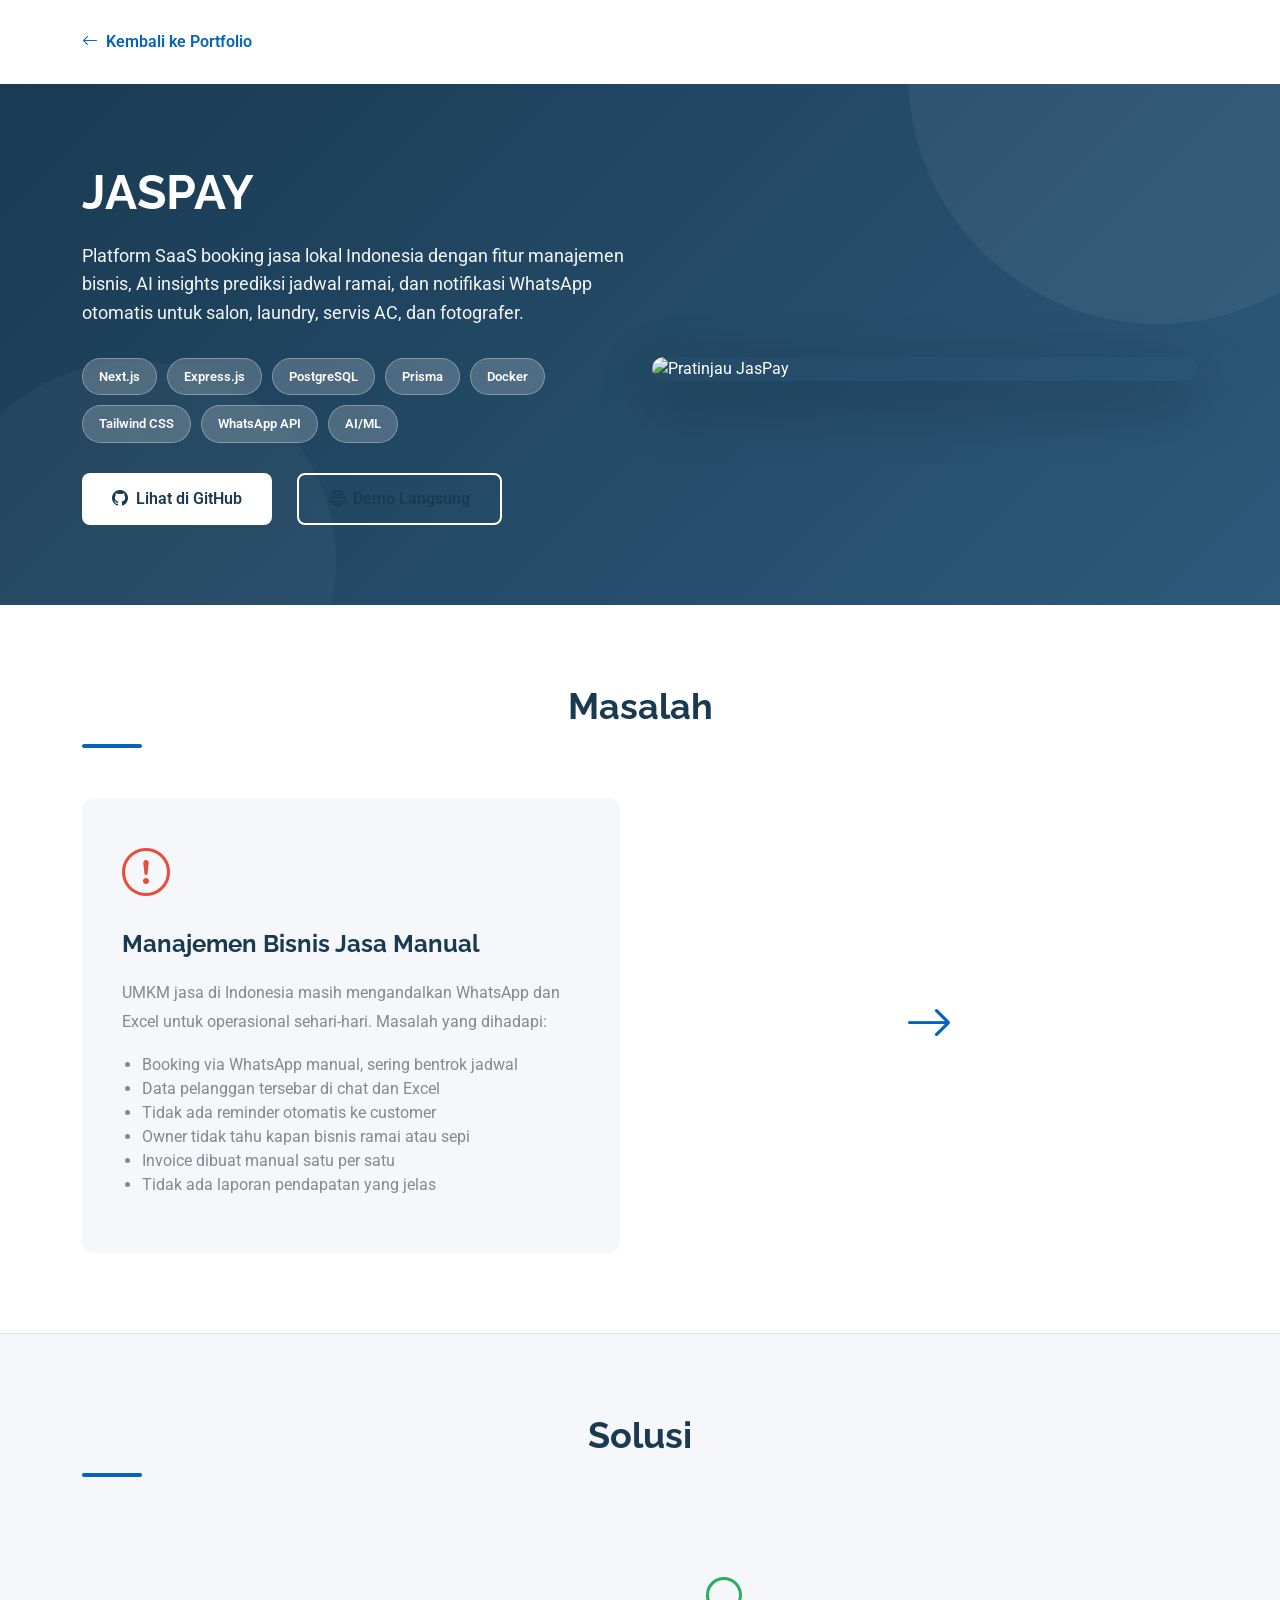
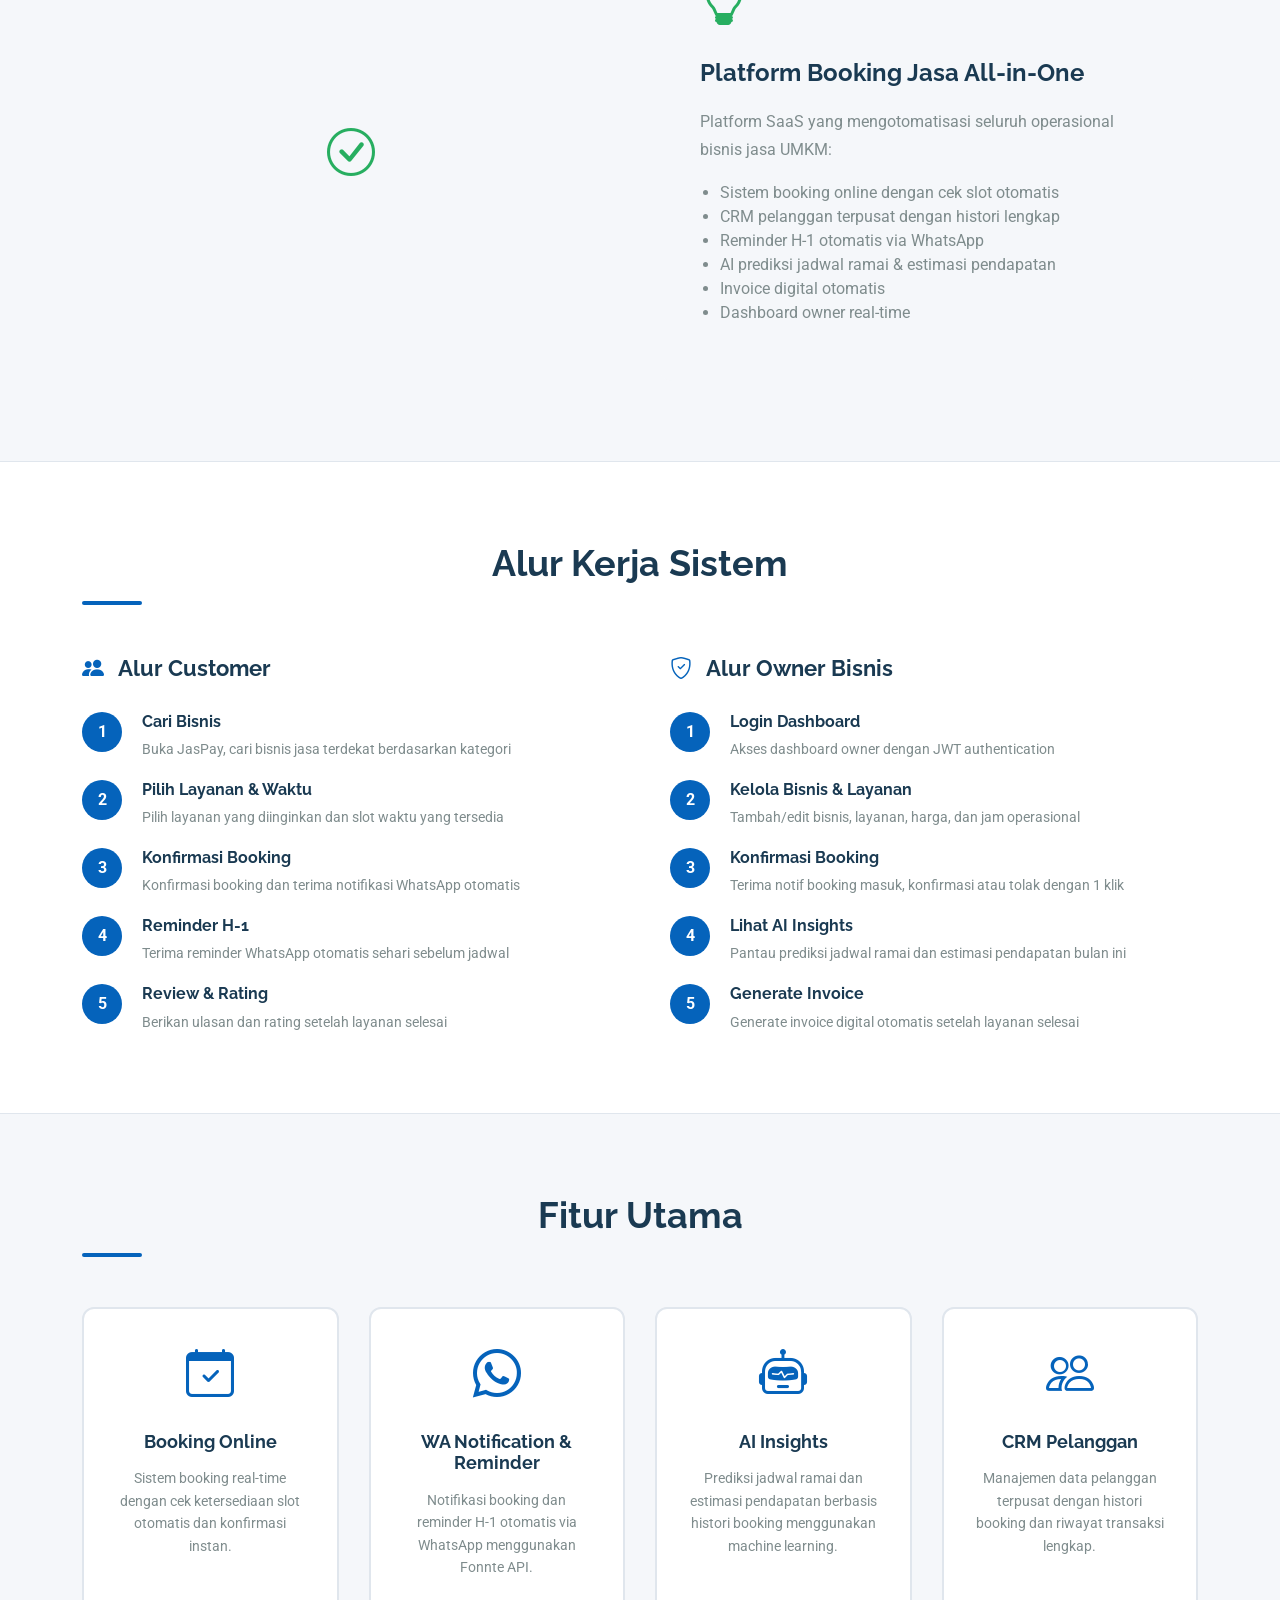
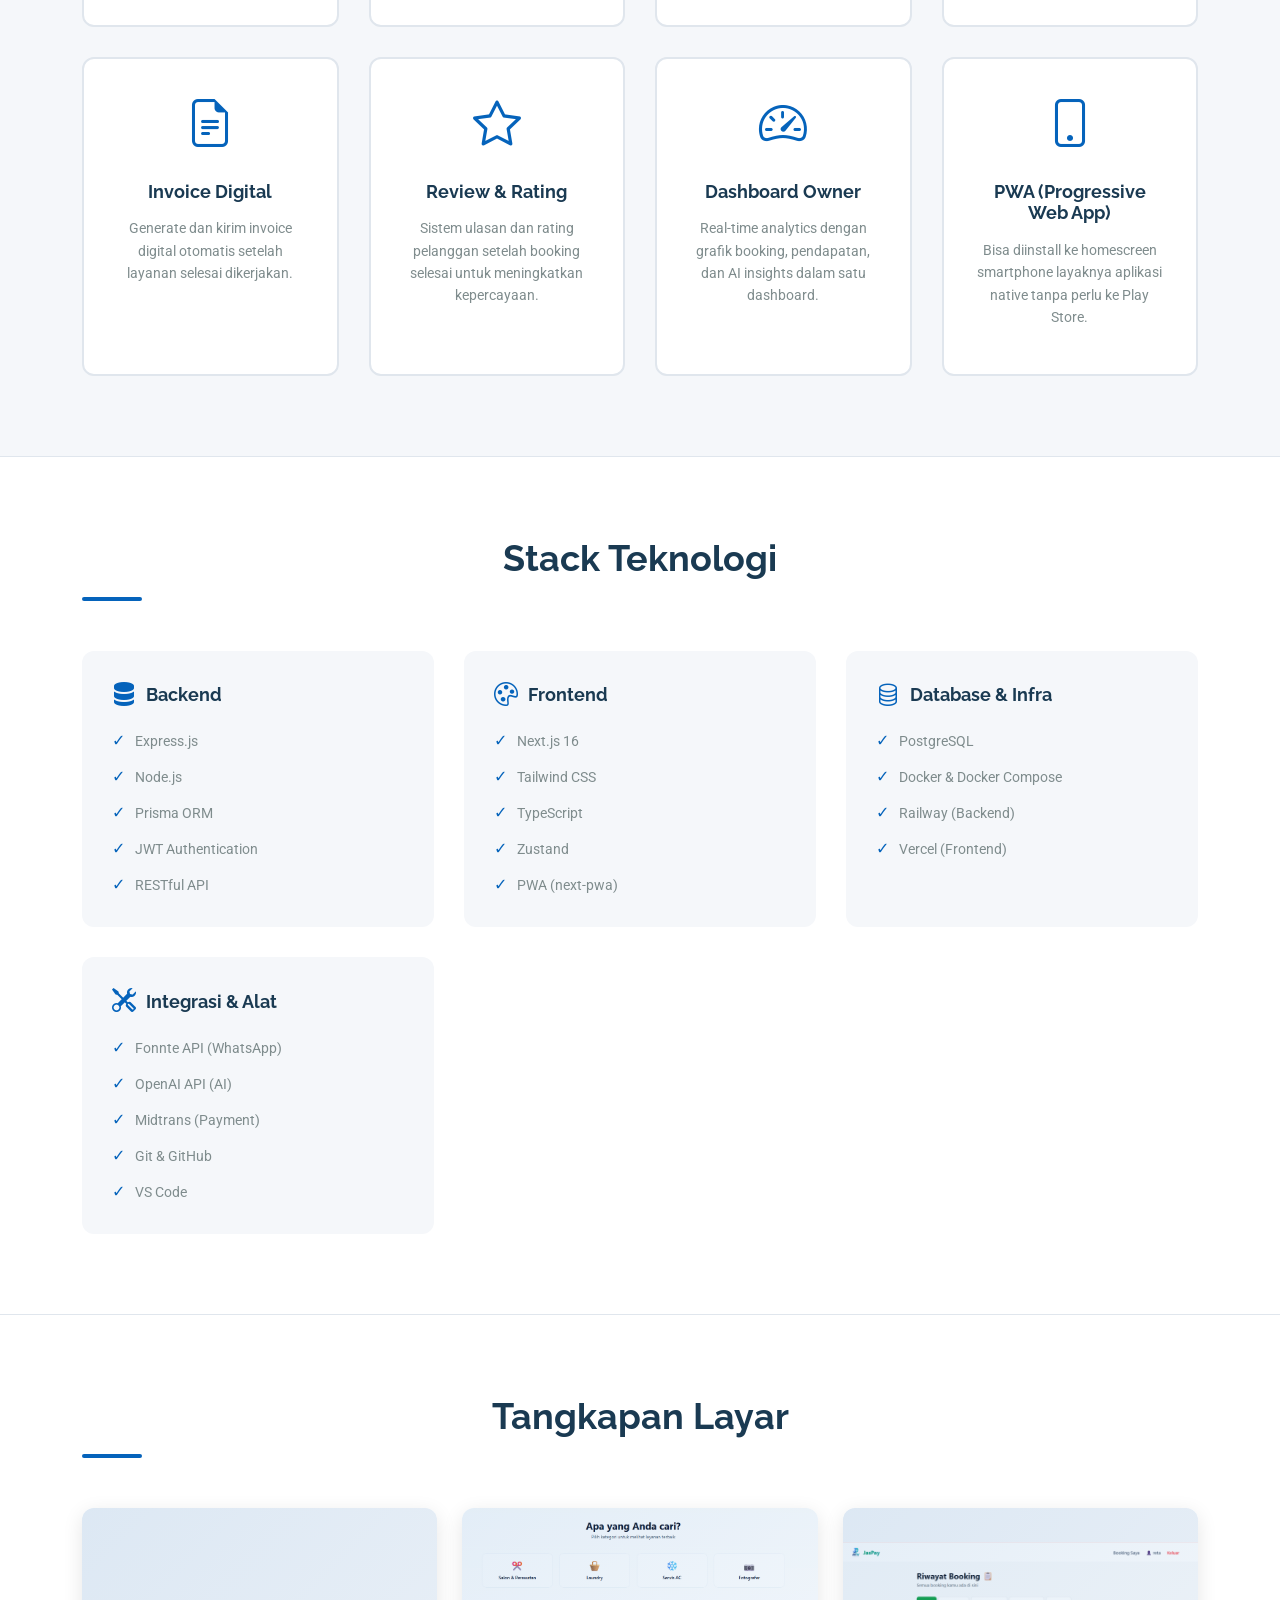
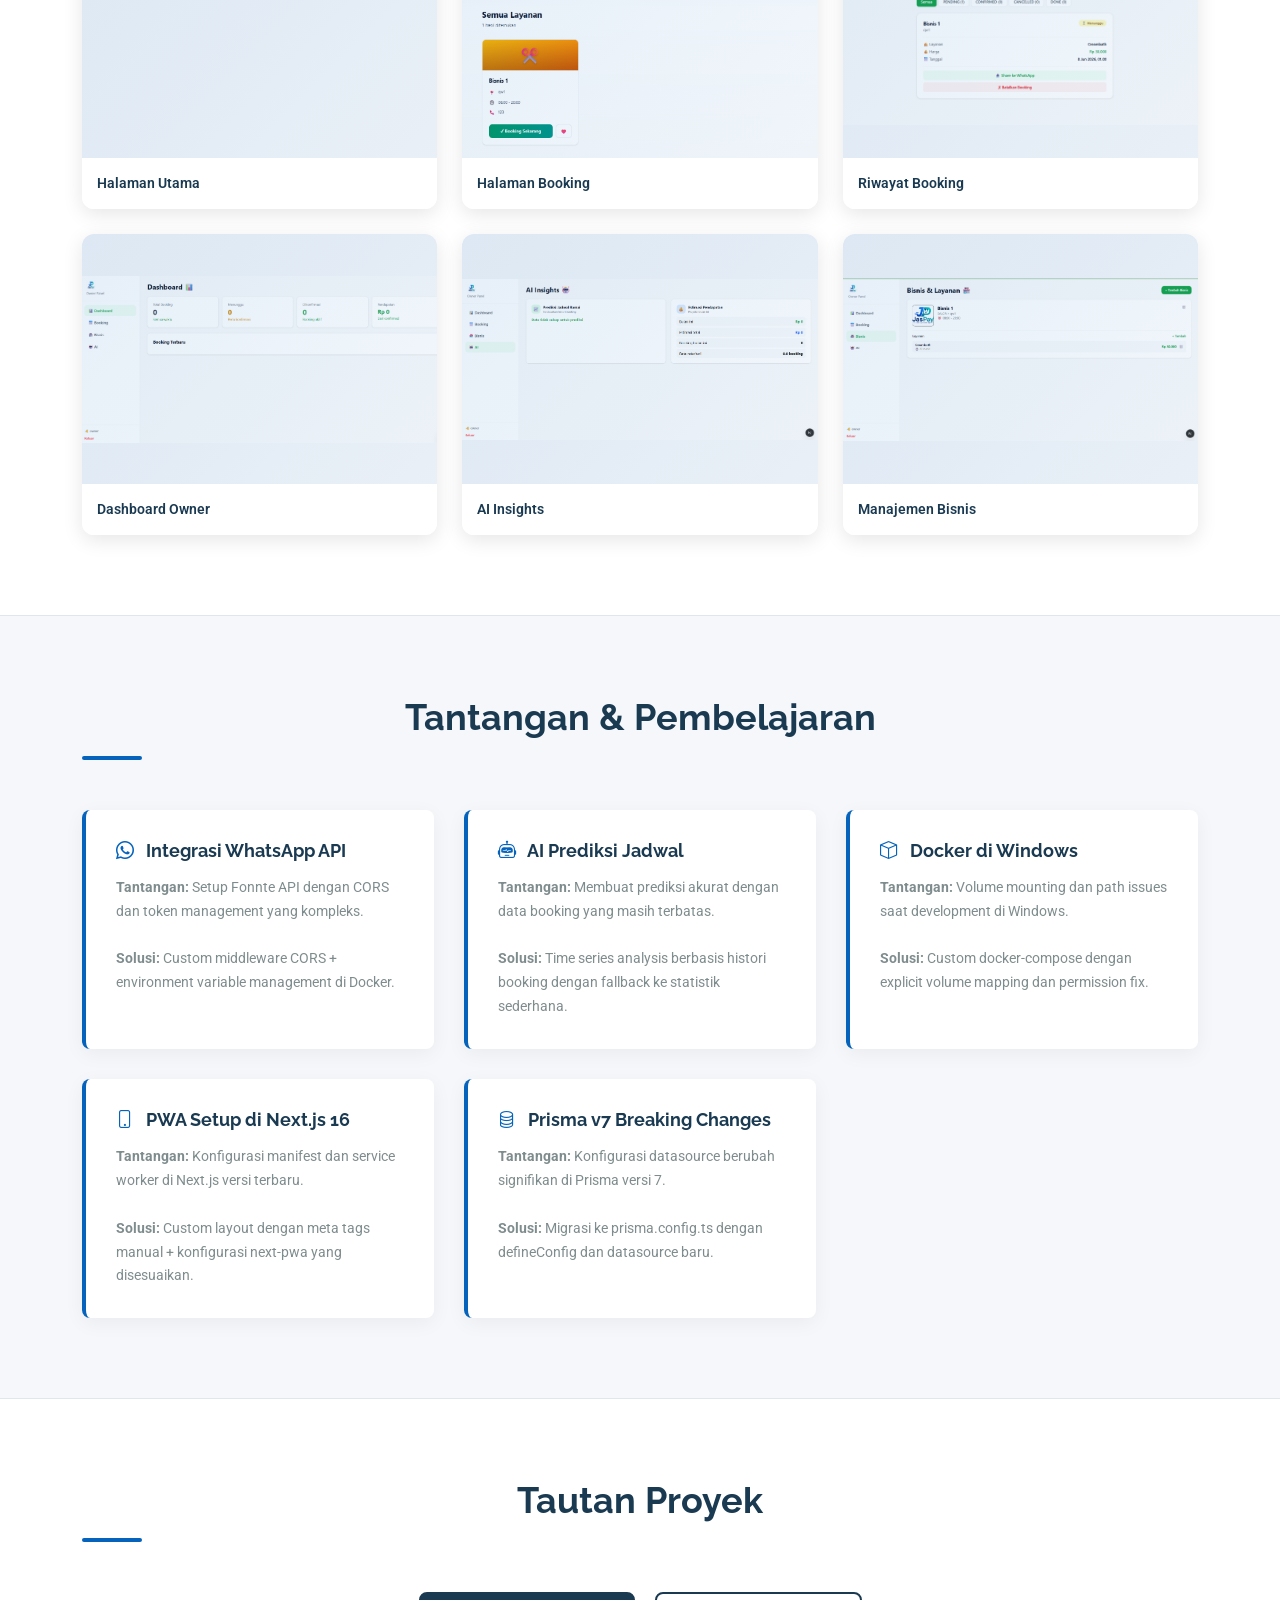
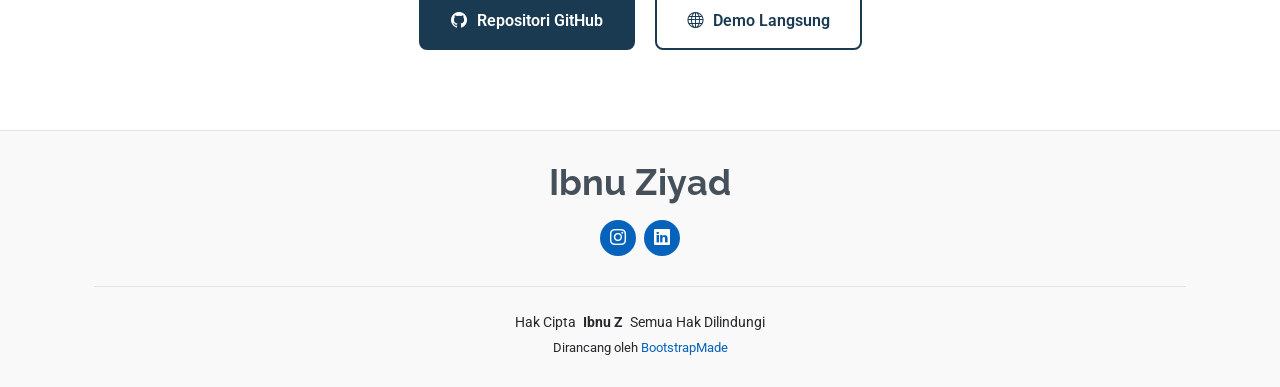
==== project-booking.html @ 1725f4a4 "fix: update" ====
<!DOCTYPE html>
<html lang="id">

<head>
  <meta charset="utf-8">
  <meta content="width=device-width, initial-scale=1.0" name="viewport">
  <title>JasPay - Detail Proyek</title>
  <meta content="Platform SaaS booking jasa lokal Indonesia dengan AI insights dan notifikasi WhatsApp otomatis" name="description">
  <meta content="portfolio, proyek, booking, jasa, UMKM, SaaS, AI" name="keywords">

  <!-- Favicons -->
  <link href="assets/img/favicon.png" rel="icon">
  <link href="assets/img/apple-touch-icon.png" rel="apple-touch-icon">

  <!-- Fonts -->
  <link href="https://fonts.googleapis.com" rel="preconnect">
  <link href="https://fonts.gstatic.com" rel="preconnect" crossorigin>
  <link href="https://fonts.googleapis.com/css2?family=Roboto:ital,wght@0,100;0,300;0,400;0,500;0,700;0,900;1,100;1,300;1,400;1,500;1,700;1,900&family=Poppins:ital,wght@0,100;0,200;0,300;0,400;0,500;0,600;0,700;0,800;0,900;1,100;1,200;1,300;1,400;1,500;1,600;1,700;1,800;1,900&family=Raleway:ital,wght@0,100;0,200;0,300;0,400;0,500;0,600;0,700;0,800;0,900;1,100;1,200;1,300;1,400;1,500;1,600;1,700;1,800;1,900&display=swap" rel="stylesheet">

  <!-- File CSS Vendor -->
  <link href="assets/vendor/bootstrap/css/bootstrap.min.css" rel="stylesheet">
  <link href="assets/vendor/bootstrap-icons/bootstrap-icons.css" rel="stylesheet">
  <link href="assets/vendor/aos/aos.css" rel="stylesheet">

  <!-- File CSS Utama -->
  <link href="assets/css/main.css" rel="stylesheet">
  <link href="assets/css/project-detail.css" rel="stylesheet">
</head>

<body class="project-detail-page">

  <!-- Tombol Kembali -->
  <div class="container" style="padding-top: 30px;">
    <a href="index.html#portfolio" class="back-button">
      <i class="bi bi-arrow-left"></i>
      Kembali ke Portfolio
    </a>
  </div>

  <!-- Bagian Hero -->
  <section class="project-hero">
    <div class="container">
      <div class="row align-items-center">
        <div class="col-lg-6">
          <div class="hero-content">
            <h1>JASPAY</h1>
            <p>Platform SaaS booking jasa lokal Indonesia dengan fitur manajemen bisnis, AI insights prediksi jadwal ramai, dan notifikasi WhatsApp otomatis untuk salon, laundry, servis AC, dan fotografer.</p>
            
            <div class="tech-badges">
              <span class="tech-badge">Next.js</span>
              <span class="tech-badge">Express.js</span>
              <span class="tech-badge">PostgreSQL</span>
              <span class="tech-badge">Prisma</span>
              <span class="tech-badge">Docker</span>
              <span class="tech-badge">Tailwind CSS</span>
              <span class="tech-badge">WhatsApp API</span>
              <span class="tech-badge">AI/ML</span>
            </div>

            <div class="hero-buttons">
              <a href="https://github.com/username/jaspay" class="btn-primary-custom">
                <i class="bi bi-github"></i>
                Lihat di GitHub
              </a>
              <a href="https://jaspay.vercel.app" class="btn-primary-custom" style="margin-left: 10px; background: transparent; border: 2px solid white;">
                <i class="bi bi-globe"></i>
                Demo Langsung
              </a>
            </div>
          </div>
        </div>
        <div class="col-lg-6">
          <div class="hero-image">
            <img src="assets/img/portfolio/jaspay.png" alt="Pratinjau JasPay" loading="lazy">
          </div>
        </div>
      </div>
    </div>
  </section>

  <!-- Bagian Masalah -->
  <section class="project-section">
    <div class="container">
      <h2 class="section-title">Masalah</h2>
      <div class="problem-solution-grid">
        <div class="problem-card">
          <div class="problem-icon">
            <i class="bi bi-exclamation-circle"></i>
          </div>
          <h3>Manajemen Bisnis Jasa Manual</h3>
          <p>UMKM jasa di Indonesia masih mengandalkan WhatsApp dan Excel untuk operasional sehari-hari. Masalah yang dihadapi:</p>
          <ul style="margin-top: 15px; padding-left: 20px; color: var(--text-light);">
            <li>Booking via WhatsApp manual, sering bentrok jadwal</li>
            <li>Data pelanggan tersebar di chat dan Excel</li>
            <li>Tidak ada reminder otomatis ke customer</li>
            <li>Owner tidak tahu kapan bisnis ramai atau sepi</li>
            <li>Invoice dibuat manual satu per satu</li>
            <li>Tidak ada laporan pendapatan yang jelas</li>
          </ul>
        </div>
        <div style="display: flex; align-items: center; justify-content: center;">
          <i class="bi bi-arrow-right" style="font-size: 48px; color: var(--soft-blue);"></i>
        </div>
      </div>
    </div>
  </section>

  <!-- Bagian Solusi -->
  <section class="project-section" style="background: var(--light-gray);">
    <div class="container">
      <h2 class="section-title">Solusi</h2>
      <div class="problem-solution-grid">
        <div style="display: flex; align-items: center; justify-content: center;">
          <i class="bi bi-check-circle" style="font-size: 48px; color: #27ae60;"></i>
        </div>
        <div class="solution-card">
          <div class="solution-icon">
            <i class="bi bi-lightbulb"></i>
          </div>
          <h3>Platform Booking Jasa All-in-One</h3>
          <p>Platform SaaS yang mengotomatisasi seluruh operasional bisnis jasa UMKM:</p>
          <ul style="margin-top: 15px; padding-left: 20px; color: var(--text-light);">
            <li>Sistem booking online dengan cek slot otomatis</li>
            <li>CRM pelanggan terpusat dengan histori lengkap</li>
            <li>Reminder H-1 otomatis via WhatsApp</li>
            <li>AI prediksi jadwal ramai & estimasi pendapatan</li>
            <li>Invoice digital otomatis</li>
            <li>Dashboard owner real-time</li>
          </ul>
        </div>
      </div>
    </div>
  </section>

  <!-- Bagian Alur Sistem -->
  <section class="project-section">
    <div class="container">
      <h2 class="section-title">Alur Kerja Sistem</h2>
      <div class="flow-container">
        <div>
          <h3 class="flow-title">
            <i class="bi bi-people-fill" style="color: var(--soft-blue); margin-right: 10px;"></i>
            Alur Customer
          </h3>
          <div class="flow-steps">
            <div class="flow-step">
              <div class="step-number">1</div>
              <div class="step-content">
                <h4>Cari Bisnis</h4>
                <p>Buka JasPay, cari bisnis jasa terdekat berdasarkan kategori</p>
              </div>
            </div>
            <div class="flow-step">
              <div class="step-number">2</div>
              <div class="step-content">
                <h4>Pilih Layanan & Waktu</h4>
                <p>Pilih layanan yang diinginkan dan slot waktu yang tersedia</p>
              </div>
            </div>
            <div class="flow-step">
              <div class="step-number">3</div>
              <div class="step-content">
                <h4>Konfirmasi Booking</h4>
                <p>Konfirmasi booking dan terima notifikasi WhatsApp otomatis</p>
              </div>
            </div>
            <div class="flow-step">
              <div class="step-number">4</div>
              <div class="step-content">
                <h4>Reminder H-1</h4>
                <p>Terima reminder WhatsApp otomatis sehari sebelum jadwal</p>
              </div>
            </div>
            <div class="flow-step">
              <div class="step-number">5</div>
              <div class="step-content">
                <h4>Review & Rating</h4>
                <p>Berikan ulasan dan rating setelah layanan selesai</p>
              </div>
            </div>
          </div>
        </div>

        <div>
          <h3 class="flow-title">
            <i class="bi bi-shield-check" style="color: var(--soft-blue); margin-right: 10px;"></i>
            Alur Owner Bisnis
          </h3>
          <div class="flow-steps">
            <div class="flow-step">
              <div class="step-number">1</div>
              <div class="step-content">
                <h4>Login Dashboard</h4>
                <p>Akses dashboard owner dengan JWT authentication</p>
              </div>
            </div>
            <div class="flow-step">
              <div class="step-number">2</div>
              <div class="step-content">
                <h4>Kelola Bisnis & Layanan</h4>
                <p>Tambah/edit bisnis, layanan, harga, dan jam operasional</p>
              </div>
            </div>
            <div class="flow-step">
              <div class="step-number">3</div>
              <div class="step-content">
                <h4>Konfirmasi Booking</h4>
                <p>Terima notif booking masuk, konfirmasi atau tolak dengan 1 klik</p>
              </div>
            </div>
            <div class="flow-step">
              <div class="step-number">4</div>
              <div class="step-content">
                <h4>Lihat AI Insights</h4>
                <p>Pantau prediksi jadwal ramai dan estimasi pendapatan bulan ini</p>
              </div>
            </div>
            <div class="flow-step">
              <div class="step-number">5</div>
              <div class="step-content">
                <h4>Generate Invoice</h4>
                <p>Generate invoice digital otomatis setelah layanan selesai</p>
              </div>
            </div>
          </div>
        </div>
      </div>
    </div>
  </section>

  <!-- Bagian Fitur -->
  <section class="project-section" style="background: var(--light-gray);">
    <div class="container">
      <h2 class="section-title">Fitur Utama</h2>
      <div class="features-grid">
        <div class="feature-card">
          <div class="feature-icon">
            <i class="bi bi-calendar-check"></i>
          </div>
          <h4>Booking Online</h4>
          <p>Sistem booking real-time dengan cek ketersediaan slot otomatis dan konfirmasi instan.</p>
        </div>

        <div class="feature-card">
          <div class="feature-icon">
            <i class="bi bi-whatsapp"></i>
          </div>
          <h4>WA Notification & Reminder</h4>
          <p>Notifikasi booking dan reminder H-1 otomatis via WhatsApp menggunakan Fonnte API.</p>
        </div>

        <div class="feature-card">
          <div class="feature-icon">
            <i class="bi bi-robot"></i>
          </div>
          <h4>AI Insights</h4>
          <p>Prediksi jadwal ramai dan estimasi pendapatan berbasis histori booking menggunakan machine learning.</p>
        </div>

        <div class="feature-card">
          <div class="feature-icon">
            <i class="bi bi-people"></i>
          </div>
          <h4>CRM Pelanggan</h4>
          <p>Manajemen data pelanggan terpusat dengan histori booking dan riwayat transaksi lengkap.</p>
        </div>

        <div class="feature-card">
          <div class="feature-icon">
            <i class="bi bi-file-earmark-text"></i>
          </div>
          <h4>Invoice Digital</h4>
          <p>Generate dan kirim invoice digital otomatis setelah layanan selesai dikerjakan.</p>
        </div>

        <div class="feature-card">
          <div class="feature-icon">
            <i class="bi bi-star"></i>
          </div>
          <h4>Review & Rating</h4>
          <p>Sistem ulasan dan rating pelanggan setelah booking selesai untuk meningkatkan kepercayaan.</p>
        </div>

        <div class="feature-card">
          <div class="feature-icon">
            <i class="bi bi-speedometer2"></i>
          </div>
          <h4>Dashboard Owner</h4>
          <p>Real-time analytics dengan grafik booking, pendapatan, dan AI insights dalam satu dashboard.</p>
        </div>

        <div class="feature-card">
          <div class="feature-icon">
            <i class="bi bi-phone"></i>
          </div>
          <h4>PWA (Progressive Web App)</h4>
          <p>Bisa diinstall ke homescreen smartphone layaknya aplikasi native tanpa perlu ke Play Store.</p>
        </div>
      </div>
    </div>
  </section>

  <!-- Bagian Stack Teknologi -->
  <section class="project-section">
    <div class="container">
      <h2 class="section-title">Stack Teknologi</h2>
      <div class="tech-stack-grid">
        <div class="tech-category">
          <h4>
            <span class="tech-category-icon"><i class="bi bi-server"></i></span>
            Backend
          </h4>
          <div class="tech-list">
            <div class="tech-item">Express.js</div>
            <div class="tech-item">Node.js</div>
            <div class="tech-item">Prisma ORM</div>
            <div class="tech-item">JWT Authentication</div>
            <div class="tech-item">RESTful API</div>
          </div>
        </div>

        <div class="tech-category">
          <h4>
            <span class="tech-category-icon"><i class="bi bi-palette"></i></span>
            Frontend
          </h4>
          <div class="tech-list">
            <div class="tech-item">Next.js 16</div>
            <div class="tech-item">Tailwind CSS</div>
            <div class="tech-item">TypeScript</div>
            <div class="tech-item">Zustand</div>
            <div class="tech-item">PWA (next-pwa)</div>
          </div>
        </div>

        <div class="tech-category">
          <h4>
            <span class="tech-category-icon"><i class="bi bi-database"></i></span>
            Database & Infra
          </h4>
          <div class="tech-list">
            <div class="tech-item">PostgreSQL</div>
            <div class="tech-item">Docker & Docker Compose</div>
            <div class="tech-item">Railway (Backend)</div>
            <div class="tech-item">Vercel (Frontend)</div>
          </div>
        </div>

        <div class="tech-category">
          <h4>
            <span class="tech-category-icon"><i class="bi bi-tools"></i></span>
            Integrasi & Alat
          </h4>
          <div class="tech-list">
            <div class="tech-item">Fonnte API (WhatsApp)</div>
            <div class="tech-item">OpenAI API (AI)</div>
            <div class="tech-item">Midtrans (Payment)</div>
            <div class="tech-item">Git & GitHub</div>
            <div class="tech-item">VS Code</div>
          </div>
        </div>
      </div>
    </div>
  </section>

  <!-- Bagian Tangkapan Layar -->
  <section class="project-section">
    <div class="container">
      <h2 class="section-title">Tangkapan Layar</h2>
      <div class="screenshots-grid">
        <div class="screenshot-card">
          <div class="screenshot-image">
            <img src="assets/img/portfolio/jaspay-landing.png" width="100%" alt="">
          </div>
          <div class="screenshot-label">Halaman Utama</div>
        </div>

        <div class="screenshot-card">
          <div class="screenshot-image">
            <img src="assets/img/portfolio/hal-booking.png" width="100%" alt="">
          </div>
          <div class="screenshot-label">Halaman Booking</div>
        </div>

        <div class="screenshot-card">
          <div class="screenshot-image">
            <img src="assets/img/portfolio/riwayat-book.png" width="100%" alt="">
          </div>
          <div class="screenshot-label">Riwayat Booking</div>
        </div>

        <div class="screenshot-card">
          <div class="screenshot-image">
            <img src="assets/img/portfolio/dash-book.png" width="100%" alt="">
          </div>
          <div class="screenshot-label">Dashboard Owner</div>
        </div>

        <div class="screenshot-card">
          <div class="screenshot-image">
            <img src="assets/img/portfolio/ai-book.png" width="100%" alt="">
          </div>
          <div class="screenshot-label">AI Insights</div>
        </div>

        <div class="screenshot-card">
          <div class="screenshot-image">
            <img src="assets/img/portfolio/manage-bisnis.png" width="100%" alt="">
          </div>
          <div class="screenshot-label">Manajemen Bisnis</div>
        </div>
      </div>
    </div>
  </section>

  <!-- Bagian Tantangan & Pembelajaran -->
  <section class="project-section" style="background: var(--light-gray);">
    <div class="container">
      <h2 class="section-title">Tantangan & Pembelajaran</h2>
      <div class="challenges-grid">
        <div class="challenge-card">
          <h4>
            <i class="bi bi-whatsapp" style="color: var(--soft-blue); margin-right: 8px;"></i>
            Integrasi WhatsApp API
          </h4>
          <p>
            <strong>Tantangan:</strong> Setup Fonnte API dengan CORS dan token management yang kompleks.
            <br><br>
            <strong>Solusi:</strong> Custom middleware CORS + environment variable management di Docker.
          </p>
        </div>

        <div class="challenge-card">
          <h4>
            <i class="bi bi-robot" style="color: var(--soft-blue); margin-right: 8px;"></i>
            AI Prediksi Jadwal
          </h4>
          <p>
            <strong>Tantangan:</strong> Membuat prediksi akurat dengan data booking yang masih terbatas.
            <br><br>
            <strong>Solusi:</strong> Time series analysis berbasis histori booking dengan fallback ke statistik sederhana.
          </p>
        </div>

        <div class="challenge-card">
          <h4>
            <i class="bi bi-box" style="color: var(--soft-blue); margin-right: 8px;"></i>
            Docker di Windows
          </h4>
          <p>
            <strong>Tantangan:</strong> Volume mounting dan path issues saat development di Windows.
            <br><br>
            <strong>Solusi:</strong> Custom docker-compose dengan explicit volume mapping dan permission fix.
          </p>
        </div>

        <div class="challenge-card">
          <h4>
            <i class="bi bi-phone" style="color: var(--soft-blue); margin-right: 8px;"></i>
            PWA Setup di Next.js 16
          </h4>
          <p>
            <strong>Tantangan:</strong> Konfigurasi manifest dan service worker di Next.js versi terbaru.
            <br><br>
            <strong>Solusi:</strong> Custom layout dengan meta tags manual + konfigurasi next-pwa yang disesuaikan.
          </p>
        </div>

        <div class="challenge-card">
          <h4>
            <i class="bi bi-database" style="color: var(--soft-blue); margin-right: 8px;"></i>
            Prisma v7 Breaking Changes
          </h4>
          <p>
            <strong>Tantangan:</strong> Konfigurasi datasource berubah signifikan di Prisma versi 7.
            <br><br>
            <strong>Solusi:</strong> Migrasi ke prisma.config.ts dengan defineConfig dan datasource baru.
          </p>
        </div>
      </div>
    </div>
  </section>

  <!-- Bagian Tautan Proyek -->
  <section class="project-section">
    <div class="container">
      <h2 class="section-title">Tautan Proyek</h2>
      <div class="links-container">
        <a href="https://github.com/username/jaspay" class="link-button">
          <i class="bi bi-github"></i>
          Repositori GitHub
        </a>
        <a href="https://jaspay.vercel.app" class="link-button secondary">
          <i class="bi bi-globe"></i>
          Demo Langsung
        </a>
      </div>
    </div>
  </section>

  <!-- Footer -->
  <footer id="footer" class="footer position-relative light-background">
    <div class="container">
      <h3 class="sitename">Ibnu Ziyad</h3>
      <div class="social-links d-flex justify-content-center">
        <a href=""><i class="bi bi-instagram"></i></a>
        <a href=""><i class="bi bi-linkedin"></i></a>
      </div>
      <div class="container">
        <div class="copyright">
          <span>Hak Cipta</span> <strong class="px-1 sitename">Ibnu Z</strong> <span>Semua Hak Dilindungi</span>
        </div>
        <div class="credits">
          Dirancang oleh <a href="https://bootstrapmade.com/">BootstrapMade</a>
        </div>
      </div>
    </div>
  </footer>

  <!-- Tombol Gulir ke Atas -->
  <a href="#" id="scroll-top" class="scroll-top d-flex align-items-center justify-content-center"><i class="bi bi-arrow-up-short"></i></a>

  <!-- Preloader -->
  <div id="preloader"></div>

  <!-- File JS Vendor -->
  <script src="assets/vendor/bootstrap/js/bootstrap.bundle.min.js"></script>
  <script src="assets/vendor/aos/aos.js"></script>

  <!-- File JS Utama -->
  <script src="assets/js/main.js"></script>
  <script src="assets/js/project-detail.js"></script>

</body>

</html>
---- assets/css/main.css ----
/**
* Template Name: MyResume
* Template URL: https://bootstrapmade.com/free-html-bootstrap-template-my-resume/
* Updated: Jun 29 2024 with Bootstrap v5.3.3
* Author: BootstrapMade.com
* License: https://bootstrapmade.com/license/
*/

/*--------------------------------------------------------------
# Font & Color Variables
# Help: https://bootstrapmade.com/color-system/
--------------------------------------------------------------*/
/* Fonts */
:root {
  --default-font: "Roboto",  system-ui, -apple-system, "Segoe UI", Roboto, "Helvetica Neue", Arial, "Noto Sans", "Liberation Sans", sans-serif, "Apple Color Emoji", "Segoe UI Emoji", "Segoe UI Symbol", "Noto Color Emoji";
  --heading-font: "Raleway",  sans-serif;
  --nav-font: "Poppins",  sans-serif;
}

/* Global Colors - The following color variables are used throughout the website. Updating them here will change the color scheme of the entire website */
:root { 
  --background-color: #ffffff; /* Background color for the entire website, including individual sections */
  --default-color: #272829; /* Default color used for the majority of the text content across the entire website */
  --heading-color: #45505b; /* Color for headings, subheadings and title throughout the website */
  --accent-color: #0563bb; /* Accent color that represents your brand on the website. It's used for buttons, links, and other elements that need to stand out */
  --surface-color: #ffffff; /* The surface color is used as a background of boxed elements within sections, such as cards, icon boxes, or other elements that require a visual separation from the global background. */
  --contrast-color: #ffffff; /* Contrast color for text, ensuring readability against backgrounds of accent, heading, or default colors. */
}

/* Nav Menu Colors - The following color variables are used specifically for the navigation menu. They are separate from the global colors to allow for more customization options */
:root {
  --nav-color: #45505b;  /* The default color of the main navmenu links */
  --nav-hover-color: #0563bb; /* Applied to main navmenu links when they are hovered over or active */
  --nav-mobile-background-color: #ffffff; /* Used as the background color for mobile navigation menu */
  --nav-dropdown-background-color: #ffffff; /* Used as the background color for dropdown items that appear when hovering over primary navigation items */
  --nav-dropdown-color: #212529; /* Used for navigation links of the dropdown items in the navigation menu. */
  --nav-dropdown-hover-color: #0563bb; /* Similar to --nav-hover-color, this color is applied to dropdown navigation links when they are hovered over. */
}

/* Color Presets - These classes override global colors when applied to any section or element, providing reuse of the sam color scheme. */

.light-background {
  --background-color: #f9f9f9;
  --surface-color: #ffffff;
}

.dark-background {
  --background-color: #060606;
  --default-color: #ffffff;
  --heading-color: #ffffff;
  --surface-color: #252525;
  --contrast-color: #ffffff;
}

/* Smooth scroll */
:root {
  scroll-behavior: smooth;
}

/*--------------------------------------------------------------
# General Styling & Shared Classes
--------------------------------------------------------------*/
body {
  color: var(--default-color);
  background-color: var(--background-color);
  font-family: var(--default-font);
}

a {
  color: var(--accent-color);
  text-decoration: none;
  transition: 0.3s;
}

a:hover {
  color: color-mix(in srgb, var(--accent-color), transparent 25%);
  text-decoration: none;
}

h1,
h2,
h3,
h4,
h5,
h6 {
  color: var(--heading-color);
  font-family: var(--heading-font);
}

/* PHP Email Form Messages
------------------------------*/
.php-email-form .error-message {
  display: none;
  background: #df1529;
  color: #ffffff;
  text-align: left;
  padding: 15px;
  margin-bottom: 24px;
  font-weight: 600;
}

.php-email-form .sent-message {
  display: none;
  color: #ffffff;
  background: #059652;
  text-align: center;
  padding: 15px;
  margin-bottom: 24px;
  font-weight: 600;
}

.php-email-form .loading {
  display: none;
  background: var(--surface-color);
  text-align: center;
  padding: 15px;
  margin-bottom: 24px;
}

.php-email-form .loading:before {
  content: "";
  display: inline-block;
  border-radius: 50%;
  width: 24px;
  height: 24px;
  margin: 0 10px -6px 0;
  border: 3px solid var(--accent-color);
  border-top-color: var(--surface-color);
  animation: php-email-form-loading 1s linear infinite;
}

@keyframes php-email-form-loading {
  0% {
    transform: rotate(0deg);
  }

  100% {
    transform: rotate(360deg);
  }
}

/*--------------------------------------------------------------
# Global Header
--------------------------------------------------------------*/
.header {
  color: var(--default-color);
  position: fixed;
  top: 0;
  left: 0;
  bottom: 0;
  padding: 0 15px;
  transition: all ease-in-out 0.3s;
  overflow-y: auto;
  z-index: 997;
  min-width: 200px;
}

@media (max-width: 1199px) {
  .header {
    background-color: var(--background-color);
    border-right: 1px solid color-mix(in srgb, var(--default-color), transparent 90%);
    width: 300px;
    left: -100%;
  }
}

@media (min-width: 1200px) and (max-width: 1600px) {
  .header~main {
    margin-left: 160px;
  }

  .header~main .hero {
    margin-left: -160px;
    width: 100vw;
  }
}

.header.header-show {
  left: 0;
}

.header .header-toggle {
  color: var(--contrast-color);
  background-color: var(--accent-color);
  font-size: 22px;
  display: flex;
  align-items: center;
  justify-content: center;
  width: 40px;
  height: 40px;
  border-radius: 50%;
  cursor: pointer;
  position: fixed;
  top: 15px;
  right: 15px;
  z-index: 9999;
  transition: background-color 0.3s;
}

.header .header-toggle:hover {
  color: var(--contrast-color);
  background-color: color-mix(in srgb, var(--accent-color) 90%, white 15%);
}

/*--------------------------------------------------------------
# Navigation Menu
--------------------------------------------------------------*/
.navmenu {
  padding: 0;
  z-index: 9997;
}

.navmenu ul {
  list-style: none;
  padding: 0 0 20px 0;
  margin: 0;
  width: 140px;
}

.navmenu a,
.navmenu a:focus {
  color: var(--nav-color);
  font-family: var(--nav-font);
  display: flex;
  align-items: center;
  padding: 10px 18px;
  margin-bottom: 8px;
  font-size: 15px;
  border-radius: 50px;
  background: color-mix(in srgb, var(--default-color), transparent 92%);
  height: 56px;
  width: 100%;
  overflow: hidden;
  transition: 0.3s;
}

.navmenu a i,
.navmenu a:focus i {
  font-size: 20px;
}

.navmenu a span,
.navmenu a:focus span {
  padding: 0 5px 0 7px;
}

@media (min-width: 992px) {

  .navmenu a,
  .navmenu a:focus {
    max-width: 56px;
  }

  .navmenu a span,
  .navmenu a:focus span {
    display: none;
  }
}

.navmenu a:hover,
.navmenu .active,
.navmenu .active:focus,
.navmenu li:hover>a {
  color: var(--contrast-color);
  background: var(--nav-hover-color);
}

.navmenu a:hover,
.navmenu li:hover>a {
  max-width: 100%;
  color: var(--contrast-color);
}

.navmenu a:hover span,
.navmenu li:hover>a span {
  display: block;
}

/*--------------------------------------------------------------
# Global Footer
--------------------------------------------------------------*/
.footer {
  color: var(--default-color);
  background-color: var(--background-color);
  font-size: 14px;
  text-align: center;
  padding: 30px 0;
  position: relative;
}

.footer h3 {
  font-size: 36px;
  font-weight: 700;
  position: relative;
  padding: 0;
  margin: 0 0 15px 0;
}

.footer p {
  font-size: 15;
  font-style: italic;
  padding: 0;
  margin: 0 0 30px 0;
}

.footer .social-links {
  margin: 0 0 30px 0;
}

.footer .social-links a {
  font-size: 16px;
  display: flex;
  align-items: center;
  justify-content: center;
  background: var(--accent-color);
  color: var(--contrast-color);
  line-height: 1;
  margin: 0 4px;
  border-radius: 50%;
  text-align: center;
  width: 36px;
  height: 36px;
  transition: 0.3s;
}

.footer .social-links a:hover {
  background: color-mix(in srgb, var(--accent-color), transparent 20%);
  text-decoration: none;
}

.footer .copyright {
  padding-top: 25px;
  border-top: 1px solid color-mix(in srgb, var(--default-color), transparent 90%);
}

.footer .credits {
  font-size: 13px;
  padding-top: 5px;
}

/*--------------------------------------------------------------
# Preloader
--------------------------------------------------------------*/
#preloader {
  position: fixed;
  inset: 0;
  z-index: 999999;
  overflow: hidden;
  background: var(--background-color);
  transition: all 0.6s ease-out;
}

#preloader:before {
  content: "";
  position: fixed;
  top: calc(50% - 30px);
  left: calc(50% - 30px);
  border: 6px solid #ffffff;
  border-color: var(--accent-color) transparent var(--accent-color) transparent;
  border-radius: 50%;
  width: 60px;
  height: 60px;
  animation: animate-preloader 1.5s linear infinite;
}

@keyframes animate-preloader {
  0% {
    transform: rotate(0deg);
  }

  100% {
    transform: rotate(360deg);
  }
}

/*--------------------------------------------------------------
# Scroll Top Button
--------------------------------------------------------------*/
.scroll-top {
  position: fixed;
  visibility: hidden;
  opacity: 0;
  right: 15px;
  bottom: -15px;
  z-index: 99999;
  background-color: var(--accent-color);
  width: 44px;
  height: 44px;
  border-radius: 50px;
  transition: all 0.4s;
}

.scroll-top i {
  font-size: 24px;
  color: var(--contrast-color);
  line-height: 0;
}

.scroll-top:hover {
  background-color: color-mix(in srgb, var(--accent-color), transparent 20%);
  color: var(--contrast-color);
}

.scroll-top.active {
  visibility: visible;
  opacity: 1;
  bottom: 15px;
}

/*--------------------------------------------------------------
# Disable aos animation delay on mobile devices
--------------------------------------------------------------*/
@media screen and (max-width: 768px) {
  [data-aos-delay] {
    transition-delay: 0 !important;
  }
}

/*--------------------------------------------------------------
# Global Page Titles & Breadcrumbs
--------------------------------------------------------------*/
.page-title {
  --background-color: color-mix(in srgb, var(--default-color), transparent 96%);
  color: var(--default-color);
  background-color: var(--background-color);
  padding: 20px 0;
  position: relative;
}

.page-title h1 {
  font-size: 28px;
  font-weight: 700;
  margin: 0;
}

.page-title .breadcrumbs ol {
  display: flex;
  flex-wrap: wrap;
  list-style: none;
  padding: 0 0 10px 0;
  margin: 0;
  font-size: 14px;
  font-weight: 400;
}

.page-title .breadcrumbs ol li+li {
  padding-left: 10px;
}

.page-title .breadcrumbs ol li+li::before {
  content: "/";
  display: inline-block;
  padding-right: 10px;
  color: color-mix(in srgb, var(--default-color), transparent 70%);
}

/*--------------------------------------------------------------
# Global Sections
--------------------------------------------------------------*/
section,
.section {
  color: var(--default-color);
  background-color: var(--background-color);
  padding: 60px 0;
  overflow: clip;
}

/*--------------------------------------------------------------
# Global Section Titles
--------------------------------------------------------------*/
.section-title {
  text-align: center;
  padding-bottom: 60px;
  position: relative;
}

.section-title h2 {
  font-size: 32px;
  font-weight: 700;
  margin-bottom: 20px;
  padding-bottom: 20px;
  position: relative;
}

.section-title h2:before {
  content: "";
  position: absolute;
  display: block;
  width: 160px;
  height: 1px;
  background: color-mix(in srgb, var(--default-color), transparent 60%);
  left: 0;
  right: 0;
  bottom: 1px;
  margin: auto;
}

.section-title h2::after {
  content: "";
  position: absolute;
  display: block;
  width: 60px;
  height: 3px;
  background: var(--accent-color);
  left: 0;
  right: 0;
  bottom: 0;
  margin: auto;
}

.section-title p {
  margin-bottom: 0;
}

/*--------------------------------------------------------------
# Hero Section
--------------------------------------------------------------*/
.hero {
  width: 100%;
  min-height: 100vh;
  position: relative;
  padding: 80px 0;
  display: flex;
  align-items: center;
  justify-content: center;
}

.hero img {
  position: absolute;
  inset: 0;
  display: block;
  width: 100%;
  height: 100%;
  object-fit: cover;
  z-index: 1;
}

.hero:before {
  content: "";
  background: color-mix(in srgb, var(--background-color), transparent 30%);
  position: absolute;
  inset: 0;
  z-index: 2;
}

.hero .container {
  position: relative;
  z-index: 3;
}

.hero h2 {
  margin: 0;
  font-size: 64px;
  font-weight: 700;
}

.hero p {
  margin: 5px 0 0 0;
  font-size: 26px;
}

.hero p span {
  letter-spacing: 1px;
  border-bottom: 2px solid var(--accent-color);
}

.hero .social-links {
  margin-top: 25px;
}

.hero .social-links a {
  font-size: 20px;
  display: inline-block;
  color: color-mix(in srgb, var(--default-color), transparent 30%);
  line-height: 1;
  margin-right: 20px;
  transition: 0.3s;
}

.hero .social-links a:hover {
  color: var(--accent-color);
}

@media (max-width: 768px) {
  .hero h2 {
    font-size: 32px;
  }

  .hero p {
    font-size: 20px;
  }
}

/*--------------------------------------------------------------
# About Section
--------------------------------------------------------------*/
.about .content h2 {
  font-weight: 700;
  font-size: 24px;
}

.about .content ul {
  list-style: none;
  padding: 0;
}

.about .content ul li {
  margin-bottom: 20px;
  display: flex;
  align-items: center;
}

.about .content ul strong {
  margin-right: 10px;
}

.about .content ul i {
  font-size: 16px;
  margin-right: 5px;
  color: var(--accent-color);
  line-height: 0;
}

/*--------------------------------------------------------------
# Stats Section
--------------------------------------------------------------*/
.stats i {
  background-color: var(--accent-color);
  color: var(--contrast-color);
  width: 54px;
  height: 54px;
  font-size: 24px;
  border-radius: 50px;
  display: inline-flex;
  align-items: center;
  justify-content: center;
  position: relative;
  z-index: 1;
}

.stats .stats-item {
  margin-top: 10px;
  width: 100%;
  position: relative;
  text-align: center;
  z-index: 0;
}

.stats .stats-item span {
  font-size: 36px;
  display: block;
  font-weight: 700;
  color: color-mix(in srgb, var(--default-color), transparent 20%);
}

.stats .stats-item p {
  padding: 0;
  margin: 0;
  color: color-mix(in srgb, var(--default-color), transparent 50%);
  font-size: 16px;
}

/*--------------------------------------------------------------
# Skills Section
--------------------------------------------------------------*/
.skills .progress {
  height: 60px;
  display: block;
  background: none;
  border-radius: 0;
}

.skills .progress .skill {
  color: var(--heading-color);
  padding: 0;
  margin: 0 0 6px 0;
  text-transform: uppercase;
  display: block;
  font-weight: 600;
  font-family: var(--heading-font);
}

.skills .progress .skill .val {
  float: right;
  font-style: normal;
}

.skills .progress-bar-wrap {
  background: color-mix(in srgb, var(--default-color), transparent 90%);
  height: 10px;
}

.skills .progress-bar {
  width: 1px;
  height: 10px;
  transition: 0.9s;
  background-color: var(--accent-color);
}

/*--------------------------------------------------------------
# Resume Section
--------------------------------------------------------------*/
.resume .resume-title {
  color: var(--heading-color);
  font-size: 26px;
  font-weight: 700;
  margin-top: 20px;
  margin-bottom: 20px;
}

.resume .resume-item {
  padding: 0 0 20px 20px;
  margin-top: -2px;
  border-left: 2px solid var(--accent-color);
  position: relative;
}

.resume .resume-item h4 {
  line-height: 18px;
  font-size: 18px;
  font-weight: 600;
  text-transform: uppercase;
  color: color-mix(in srgb, var(--default-color), transparent 20%);
  margin-bottom: 10px;
}

.resume .resume-item h5 {
  font-size: 16px;
  padding: 5px 15px;
  display: inline-block;
  font-weight: 600;
  margin-bottom: 10px;
}

.resume .resume-item ul {
  padding-left: 20px;
}

.resume .resume-item ul li {
  padding-bottom: 10px;
}

.resume .resume-item:last-child {
  padding-bottom: 0;
}

.resume .resume-item::before {
  content: "";
  position: absolute;
  width: 16px;
  height: 16px;
  border-radius: 50px;
  left: -9px;
  top: 0;
  background: var(--background-color);
  border: 2px solid var(--accent-color);
}

/*--------------------------------------------------------------
# Portfolio Section
--------------------------------------------------------------*/
.portfolio .portfolio-filters {
  padding: 0;
  margin: 0 auto 20px auto;
  list-style: none;
  text-align: center;
}

.portfolio .portfolio-filters li {
  cursor: pointer;
  display: inline-block;
  padding: 8px 20px 10px 20px;
  margin: 0;
  font-size: 15px;
  font-weight: 500;
  line-height: 1;
  margin-bottom: 5px;
  border-radius: 50px;
  transition: all 0.3s ease-in-out;
  font-family: var(--heading-font);
}

.portfolio .portfolio-filters li:hover,
.portfolio .portfolio-filters li.filter-active {
  color: var(--contrast-color);
  background-color: var(--accent-color);
}

.portfolio .portfolio-filters li:first-child {
  margin-left: 0;
}

.portfolio .portfolio-filters li:last-child {
  margin-right: 0;
}

@media (max-width: 575px) {
  .portfolio .portfolio-filters li {
    font-size: 14px;
    margin: 0 0 10px 0;
  }
}

.portfolio .portfolio-item {
  position: relative;
  overflow: hidden;
}

.portfolio .portfolio-item .portfolio-info {
  opacity: 0;
  position: absolute;
  left: 12px;
  right: 12px;
  bottom: -100%;
  z-index: 3;
  transition: all ease-in-out 0.5s;
  background: color-mix(in srgb, var(--background-color), transparent 10%);
  padding: 15px;
}

.portfolio .portfolio-item .portfolio-info h4 {
  font-size: 18px;
  font-weight: 600;
  padding-right: 50px;
}

.portfolio .portfolio-item .portfolio-info p {
  color: color-mix(in srgb, var(--default-color), transparent 30%);
  font-size: 14px;
  margin-bottom: 0;
  padding-right: 50px;
}

.portfolio .portfolio-item .portfolio-info .preview-link,
.portfolio .portfolio-item .portfolio-info .details-link {
  position: absolute;
  right: 50px;
  font-size: 24px;
  top: calc(50% - 14px);
  color: color-mix(in srgb, var(--default-color), transparent 30%);
  transition: 0.3s;
  line-height: 0;
}

.portfolio .portfolio-item .portfolio-info .preview-link:hover,
.portfolio .portfolio-item .portfolio-info .details-link:hover {
  color: var(--accent-color);
}

.portfolio .portfolio-item .portfolio-info .details-link {
  right: 14px;
  font-size: 28px;
}

.portfolio .portfolio-item:hover .portfolio-info {
  opacity: 1;
  bottom: 0;
}

/*--------------------------------------------------------------
# Services Section
--------------------------------------------------------------*/
.services .service-item {
  background-color: var(--surface-color);
  box-shadow: 0px 5px 90px 0px rgba(0, 0, 0, 0.1);
  height: 100%;
  padding: 60px 30px;
  text-align: center;
  transition: 0.3s;
  border-radius: 5px;
}

.services .service-item .icon {
  margin: 0 auto;
  width: 100px;
  height: 100px;
  display: flex;
  align-items: center;
  justify-content: center;
  transition: ease-in-out 0.3s;
  position: relative;
}

.services .service-item .icon i {
  font-size: 36px;
  transition: 0.5s;
  position: relative;
}

.services .service-item .icon svg {
  position: absolute;
  top: 0;
  left: 0;
}

.services .service-item .icon svg path {
  transition: 0.5s;
  fill: color-mix(in srgb, var(--default-color), transparent 95%);
}

.services .service-item h3 {
  font-weight: 700;
  margin: 10px 0 15px 0;
  font-size: 22px;
}

.services .service-item p {
  line-height: 24px;
  font-size: 14px;
  margin-bottom: 0;
}

.services .service-item:hover {
  box-shadow: 0px 5px 35px 0px rgba(0, 0, 0, 0.1);
}

.services .service-item.item-cyan i {
  color: #0dcaf0;
}

.services .service-item.item-cyan:hover .icon i {
  color: #fff;
}

.services .service-item.item-cyan:hover .icon path {
  fill: #0dcaf0;
}

.services .service-item.item-orange i {
  color: #fd7e14;
}

.services .service-item.item-orange:hover .icon i {
  color: #fff;
}

.services .service-item.item-orange:hover .icon path {
  fill: #fd7e14;
}

.services .service-item.item-teal i {
  color: #20c997;
}

.services .service-item.item-teal:hover .icon i {
  color: #fff;
}

.services .service-item.item-teal:hover .icon path {
  fill: #20c997;
}

.services .service-item.item-red i {
  color: #df1529;
}

.services .service-item.item-red:hover .icon i {
  color: #fff;
}

.services .service-item.item-red:hover .icon path {
  fill: #df1529;
}

.services .service-item.item-indigo i {
  color: #6610f2;
}

.services .service-item.item-indigo:hover .icon i {
  color: #fff;
}

.services .service-item.item-indigo:hover .icon path {
  fill: #6610f2;
}

.services .service-item.item-pink i {
  color: #f3268c;
}

.services .service-item.item-pink:hover .icon i {
  color: #fff;
}

.services .service-item.item-pink:hover .icon path {
  fill: #f3268c;
}

/*--------------------------------------------------------------
# Testimonials Section
--------------------------------------------------------------*/
.testimonials .testimonials-carousel,
.testimonials .testimonials-slider {
  overflow: hidden;
}

.testimonials .testimonial-item .testimonial-content {
  border-left: 3px solid var(--accent-color);
  padding-left: 30px;
}

.testimonials .testimonial-item .testimonial-img {
  border-radius: 50%;
  border: 4px solid var(--background-color);
  margin: 0 auto;
}

.testimonials .testimonial-item h3 {
  font-size: 20px;
  font-weight: bold;
  margin: 10px 0 5px 0;
}

.testimonials .testimonial-item h4 {
  font-size: 14px;
  color: color-mix(in srgb, var(--default-color), transparent 40%);
  margin: 0 0 10px 0;
}

.testimonials .testimonial-item .stars i {
  color: #ffc107;
  margin: 0 1px;
}

.testimonials .testimonial-item .quote-icon-left,
.testimonials .testimonial-item .quote-icon-right {
  color: color-mix(in srgb, var(--accent-color), transparent 50%);
  font-size: 26px;
  line-height: 0;
}

.testimonials .testimonial-item .quote-icon-left {
  display: inline-block;
  left: -5px;
  position: relative;
}

.testimonials .testimonial-item .quote-icon-right {
  display: inline-block;
  right: -5px;
  position: relative;
  top: 10px;
  transform: scale(-1, -1);
}

.testimonials .testimonial-item p {
  font-style: italic;
}

.testimonials .swiper-wrapper {
  height: auto;
}

.testimonials .swiper-pagination {
  margin-top: 30px;
  position: relative;
}

.testimonials .swiper-pagination .swiper-pagination-bullet {
  width: 12px;
  height: 12px;
  background-color: color-mix(in srgb, var(--default-color), transparent 85%);
  opacity: 1;
}

.testimonials .swiper-pagination .swiper-pagination-bullet-active {
  background-color: var(--accent-color);
}

/*--------------------------------------------------------------
# Contact Section
--------------------------------------------------------------*/
.contact .info-item+.info-item {
  margin-top: 40px;
}

.contact .info-item i {
  color: var(--accent-color);
  background: color-mix(in srgb, var(--accent-color), transparent 92%);
  font-size: 20px;
  width: 44px;
  height: 44px;
  display: flex;
  justify-content: center;
  align-items: center;
  border-radius: 50px;
  transition: all 0.3s ease-in-out;
  margin-right: 15px;
}

.contact .info-item h3 {
  padding: 0;
  font-size: 18px;
  font-weight: 700;
  margin-bottom: 5px;
}

.contact .info-item p {
  padding: 0;
  margin-bottom: 0;
  font-size: 14px;
}

.contact .info-item:hover i {
  background: var(--accent-color);
  color: var(--contrast-color);
}

.contact .php-email-form {
  height: 100%;
}

.contact .php-email-form input[type=text],
.contact .php-email-form input[type=email],
.contact .php-email-form textarea {
  font-size: 14px;
  padding: 10px 15px;
  box-shadow: none;
  border-radius: 0;
  color: var(--default-color);
  background-color: color-mix(in srgb, var(--background-color), transparent 50%);
  border-color: color-mix(in srgb, var(--default-color), transparent 80%);
}

.contact .php-email-form input[type=text]:focus,
.contact .php-email-form input[type=email]:focus,
.contact .php-email-form textarea:focus {
  border-color: var(--accent-color);
}

.contact .php-email-form input[type=text]::placeholder,
.contact .php-email-form input[type=email]::placeholder,
.contact .php-email-form textarea::placeholder {
  color: color-mix(in srgb, var(--default-color), transparent 70%);
}

.contact .php-email-form button[type=submit] {
  color: var(--contrast-color);
  background: var(--accent-color);
  border: 0;
  padding: 10px 30px;
  transition: 0.4s;
  border-radius: 50px;
}

.contact .php-email-form button[type=submit]:hover {
  background: color-mix(in srgb, var(--accent-color), transparent 25%);
}

/*--------------------------------------------------------------
# Portfolio Details Section
--------------------------------------------------------------*/
.portfolio-details .portfolio-details-slider img {
  width: 100%;
}

.portfolio-details .swiper-wrapper {
  height: auto;
}

.portfolio-details .swiper-button-prev,
.portfolio-details .swiper-button-next {
  width: 48px;
  height: 48px;
}

.portfolio-details .swiper-button-prev:after,
.portfolio-details .swiper-button-next:after {
  color: rgba(255, 255, 255, 0.8);
  background-color: rgba(0, 0, 0, 0.15);
  font-size: 24px;
  border-radius: 50%;
  width: 48px;
  height: 48px;
  display: flex;
  align-items: center;
  justify-content: center;
  transition: 0.3s;
}

.portfolio-details .swiper-button-prev:hover:after,
.portfolio-details .swiper-button-next:hover:after {
  background-color: rgba(0, 0, 0, 0.3);
}

@media (max-width: 575px) {

  .portfolio-details .swiper-button-prev,
  .portfolio-details .swiper-button-next {
    display: none;
  }
}

.portfolio-details .swiper-pagination {
  margin-top: 20px;
  position: relative;
}

.portfolio-details .swiper-pagination .swiper-pagination-bullet {
  width: 10px;
  height: 10px;
  background-color: color-mix(in srgb, var(--default-color), transparent 85%);
  opacity: 1;
}

.portfolio-details .swiper-pagination .swiper-pagination-bullet-active {
  background-color: var(--accent-color);
}

.portfolio-details .portfolio-info h3 {
  font-size: 22px;
  font-weight: 700;
  margin-bottom: 20px;
  padding-bottom: 20px;
  position: relative;
}

.portfolio-details .portfolio-info h3:after {
  content: "";
  position: absolute;
  display: block;
  width: 50px;
  height: 3px;
  background: var(--accent-color);
  left: 0;
  bottom: 0;
}

.portfolio-details .portfolio-info ul {
  list-style: none;
  padding: 0;
  font-size: 15px;
}

.portfolio-details .portfolio-info ul li {
  display: flex;
  flex-direction: column;
  padding-bottom: 15px;
}

.portfolio-details .portfolio-info ul strong {
  text-transform: uppercase;
  font-weight: 400;
  color: color-mix(in srgb, var(--default-color), transparent 50%);
  font-size: 14px;
}

.portfolio-details .portfolio-info .btn-visit {
  padding: 8px 40px;
  background: var(--accent-color);
  color: var(--contrast-color);
  border-radius: 50px;
  transition: 0.3s;
}

.portfolio-details .portfolio-info .btn-visit:hover {
  background: color-mix(in srgb, var(--accent-color), transparent 20%);
}

.portfolio-details .portfolio-description h2 {
  font-size: 26px;
  font-weight: 700;
  margin-bottom: 20px;
}

.portfolio-details .portfolio-description p {
  padding: 0;
}

.portfolio-details .portfolio-description .testimonial-item {
  padding: 30px 30px 0 30px;
  position: relative;
  background: color-mix(in srgb, var(--default-color), transparent 97%);
  margin-bottom: 50px;
}

.portfolio-details .portfolio-description .testimonial-item .testimonial-img {
  width: 90px;
  border-radius: 50px;
  border: 6px solid var(--background-color);
  float: left;
  margin: 0 10px 0 0;
}

.portfolio-details .portfolio-description .testimonial-item h3 {
  font-size: 18px;
  font-weight: bold;
  margin: 15px 0 5px 0;
  padding-top: 20px;
}

.portfolio-details .portfolio-description .testimonial-item h4 {
  font-size: 14px;
  color: #6c757d;
  margin: 0;
}

.portfolio-details .portfolio-description .testimonial-item .quote-icon-left,
.portfolio-details .portfolio-description .testimonial-item .quote-icon-right {
  color: color-mix(in srgb, var(--accent-color), transparent 50%);
  font-size: 26px;
  line-height: 0;
}

.portfolio-details .portfolio-description .testimonial-item .quote-icon-left {
  display: inline-block;
  left: -5px;
  position: relative;
}

.portfolio-details .portfolio-description .testimonial-item .quote-icon-right {
  display: inline-block;
  right: -5px;
  position: relative;
  top: 10px;
  transform: scale(-1, -1);
}

.portfolio-details .portfolio-description .testimonial-item p {
  font-style: italic;
  margin: 0 0 15px 0 0 0;
  padding: 0;
}

/*--------------------------------------------------------------
# Service Details Section
--------------------------------------------------------------*/
.service-details .service-box {
  padding: 20px;
  box-shadow: 0px 2px 20px rgba(0, 0, 0, 0.1);
}

.service-details .service-box+.service-box {
  margin-top: 30px;
}

.service-details .service-box h4 {
  font-size: 20px;
  font-weight: 700;
  border-bottom: 2px solid color-mix(in srgb, var(--default-color), transparent 92%);
  padding-bottom: 15px;
  margin-bottom: 15px;
}

.service-details .services-list a {
  color: color-mix(in srgb, var(--default-color), transparent 20%);
  background-color: color-mix(in srgb, var(--default-color), transparent 96%);
  display: flex;
  align-items: center;
  padding: 12px 15px;
  margin-top: 15px;
  transition: 0.3s;
}

.service-details .services-list a:first-child {
  margin-top: 0;
}

.service-details .services-list a i {
  font-size: 16px;
  margin-right: 8px;
  color: var(--accent-color);
}

.service-details .services-list a.active {
  color: var(--contrast-color);
  background-color: var(--accent-color);
}

.service-details .services-list a.active i {
  color: var(--contrast-color);
}

.service-details .services-list a:hover {
  background-color: color-mix(in srgb, var(--accent-color), transparent 95%);
  color: var(--accent-color);
}

.service-details .download-catalog a {
  color: var(--default-color);
  display: flex;
  align-items: center;
  padding: 10px 0;
  transition: 0.3s;
  border-top: 1px solid color-mix(in srgb, var(--default-color), transparent 90%);
}

.service-details .download-catalog a:first-child {
  border-top: 0;
  padding-top: 0;
}

.service-details .download-catalog a:last-child {
  padding-bottom: 0;
}

.service-details .download-catalog a i {
  font-size: 24px;
  margin-right: 8px;
  color: var(--accent-color);
}

.service-details .download-catalog a:hover {
  color: var(--accent-color);
}

.service-details .help-box {
  background-color: var(--accent-color);
  color: var(--contrast-color);
  margin-top: 30px;
  padding: 30px 15px;
}

.service-details .help-box .help-icon {
  font-size: 48px;
}

.service-details .help-box h4,
.service-details .help-box a {
  color: var(--contrast-color);
}

.service-details .services-img {
  margin-bottom: 20px;
}

.service-details h3 {
  font-size: 26px;
  font-weight: 700;
}

.service-details p {
  font-size: 15px;
}

.service-details ul {
  list-style: none;
  padding: 0;
  font-size: 15px;
}

.service-details ul li {
  padding: 5px 0;
  display: flex;
  align-items: center;
}

.service-details ul i {
  font-size: 20px;
  margin-right: 8px;
  color: var(--accent-color);
}

/*--------------------------------------------------------------
# Starter Section Section
--------------------------------------------------------------*/
.starter-section {
  /* Add your styles here */
}

/*--------------------------------------------------------------
# Portfolio Card Styling
--------------------------------------------------------------*/
.portfolio-card {
  background: var(--surface-color);
  border-radius: 8px;
  overflow: hidden;
  box-shadow: 0 2px 15px rgba(0, 0, 0, 0.1);
  transition: all 0.3s ease-in-out;
  height: 100%;
  display: flex;
  flex-direction: column;
}

.portfolio-card:hover {
  box-shadow: 0 8px 30px rgba(0, 0, 0, 0.15);
  transform: translateY(-5px);
}

.portfolio-image-wrapper {
  position: relative;
  overflow: hidden;
  height: 250px;
  background: color-mix(in srgb, var(--default-color), transparent 95%);
}

.portfolio-image {
  width: 100%;
  height: 100%;
  object-fit: cover;
  transition: transform 0.3s ease-in-out;
}

.portfolio-card:hover .portfolio-image {
  transform: scale(1.05);
}

.portfolio-overlay {
  position: absolute;
  top: 0;
  left: 0;
  right: 0;
  bottom: 0;
  background: rgba(5, 99, 187, 0.85);
  display: flex;
  align-items: center;
  justify-content: center;
  opacity: 0;
  transition: opacity 0.3s ease-in-out;
}

.portfolio-card:hover .portfolio-overlay {
  opacity: 1;
}

.overlay-content {
  display: flex;
  gap: 15px;
}

.preview-btn {
  width: 50px;
  height: 50px;
  background: rgba(255, 255, 255, 0.2);
  border: 2px solid white;
  border-radius: 50%;
  display: flex;
  align-items: center;
  justify-content: center;
  color: white;
  font-size: 24px;
  transition: all 0.3s ease-in-out;
}

.preview-btn:hover {
  background: white;
  color: var(--accent-color);
  transform: scale(1.1);
}

.portfolio-body {
  padding: 20px;
  flex-grow: 1;
  display: flex;
  flex-direction: column;
}

.portfolio-title {
  font-size: 18px;
  font-weight: 700;
  color: var(--heading-color);
  margin: 0 0 10px 0;
  line-height: 1.3;
}

.portfolio-description {
  font-size: 14px;
  color: color-mix(in srgb, var(--default-color), transparent 30%);
  margin: 0 0 15px 0;
  flex-grow: 1;
  line-height: 1.5;
}

.portfolio-footer {
  display: flex;
  justify-content: space-between;
  align-items: center;
  padding-top: 15px;
  border-top: 1px solid color-mix(in srgb, var(--default-color), transparent 90%);
}

.portfolio-category {
  font-size: 12px;
  font-weight: 600;
  color: var(--accent-color);
  text-transform: uppercase;
  letter-spacing: 0.5px;
}

.portfolio-arrow {
  font-size: 18px;
  color: var(--accent-color);
  transition: transform 0.3s ease-in-out;
}

.portfolio-card:hover .portfolio-arrow {
  transform: translateX(5px);
}

@media (max-width: 768px) {
  .portfolio-image-wrapper {
    height: 200px;
  }

  .portfolio-title {
    font-size: 16px;
  }

  .portfolio-description {
    font-size: 13px;
  }
}
---- assets/css/project-detail.css ----
/* Project Detail Page Styles */
:root {
  --navy-blue: #1a3a52;
  --light-gray: #f5f7fa;
  --soft-blue: #0563bb;
  --text-dark: #2c3e50;
  --text-light: #7f8c8d;
  --border-color: #e0e6ed;
}

body {
  background-color: #ffffff;
  color: var(--text-dark);
}

.project-hero {
  background: linear-gradient(135deg, var(--navy-blue) 0%, #2d5a7b 100%);
  color: white;
  padding: 80px 0;
  position: relative;
  overflow: hidden;
}

.project-hero::before {
  content: "";
  position: absolute;
  top: -50%;
  right: -10%;
  width: 500px;
  height: 500px;
  background: rgba(255, 255, 255, 0.05);
  border-radius: 50%;
}

.project-hero::after {
  content: "";
  position: absolute;
  bottom: -30%;
  left: -5%;
  width: 400px;
  height: 400px;
  background: rgba(255, 255, 255, 0.03);
  border-radius: 50%;
}

.project-hero .container {
  position: relative;
  z-index: 1;
}

.hero-content h1 {
  font-size: 48px;
  font-weight: 700;
  margin-bottom: 20px;
  line-height: 1.2;
  color: white;
}

.hero-content p {
  font-size: 18px;
  margin-bottom: 30px;
  opacity: 0.95;
  line-height: 1.6;
}

.tech-badges {
  display: flex;
  flex-wrap: wrap;
  gap: 10px;
  margin-bottom: 30px;
}

.tech-badge {
  background: rgba(255, 255, 255, 0.2);
  border: 1px solid rgba(255, 255, 255, 0.3);
  color: white;
  padding: 8px 16px;
  border-radius: 25px;
  font-size: 13px;
  font-weight: 600;
  backdrop-filter: blur(10px);
  transition: all 0.3s ease;
}

.tech-badge:hover {
  background: rgba(255, 255, 255, 0.3);
  transform: translateY(-2px);
}

.hero-buttons {
  display: flex;
  gap: 15px;
  flex-wrap: wrap;
}

.btn-primary-custom {
  background: white;
  color: var(--navy-blue);
  padding: 12px 30px;
  border-radius: 8px;
  font-weight: 600;
  text-decoration: none;
  transition: all 0.3s ease;
  display: inline-flex;
  align-items: center;
  gap: 8px;
  border: none;
  cursor: pointer;
}

.btn-primary-custom:hover {
  transform: translateY(-3px);
  box-shadow: 0 10px 30px rgba(0, 0, 0, 0.2);
}

.btn-secondary-custom {
  background: transparent;
  color: white;
  padding: 12px 30px;
  border: 2px solid white;
  border-radius: 8px;
  font-weight: 600;
  text-decoration: none;
  transition: all 0.3s ease;
  display: inline-flex;
  align-items: center;
  gap: 8px;
  cursor: pointer;
}

.btn-secondary-custom:hover {
  background: white;
  color: var(--navy-blue);
  transform: translateY(-3px);
}

.hero-image {
  margin-top: 50px;
  border-radius: 12px;
  overflow: hidden;
  box-shadow: 0 20px 60px rgba(0, 0, 0, 0.3);
}

.hero-image img {
  width: 100%;
  height: auto;
  display: block;
}

.project-section {
  padding: 80px 0;
  border-bottom: 1px solid var(--border-color);
}

.section-title {
  font-size: 36px;
  font-weight: 700;
  margin-bottom: 50px;
  color: var(--navy-blue);
  position: relative;
  padding-bottom: 20px;
}

.section-title::after {
  content: "";
  position: absolute;
  bottom: 0;
  left: 0;
  width: 60px;
  height: 4px;
  background: var(--soft-blue);
  border-radius: 2px;
}

.problem-solution-grid {
  display: grid;
  grid-template-columns: 1fr 1fr;
  gap: 40px;
  align-items: center;
}

.problem-card, .solution-card {
  background: var(--light-gray);
  padding: 40px;
  border-radius: 12px;
  transition: all 0.3s ease;
}

.problem-card:hover, .solution-card:hover {
  transform: translateY(-5px);
  box-shadow: 0 15px 40px rgba(0, 0, 0, 0.08);
}

.problem-card h3, .solution-card h3 {
  font-size: 24px;
  font-weight: 700;
  margin-bottom: 20px;
  color: var(--navy-blue);
}

.problem-card p, .solution-card p {
  font-size: 16px;
  line-height: 1.8;
  color: var(--text-light);
}

.problem-icon, .solution-icon {
  font-size: 48px;
  margin-bottom: 20px;
}

.problem-icon {
  color: #e74c3c;
}

.solution-icon {
  color: #27ae60;
}

.flow-container {
  display: grid;
  grid-template-columns: 1fr 1fr;
  gap: 60px;
}

.flow-title {
  font-size: 22px;
  font-weight: 700;
  margin-bottom: 30px;
  color: var(--navy-blue);
}

.flow-steps {
  display: flex;
  flex-direction: column;
  gap: 20px;
}

.flow-step {
  display: flex;
  gap: 20px;
  align-items: flex-start;
}

.step-number {
  background: var(--soft-blue);
  color: white;
  width: 40px;
  height: 40px;
  border-radius: 50%;
  display: flex;
  align-items: center;
  justify-content: center;
  font-weight: 700;
  flex-shrink: 0;
}

.step-content h4 {
  font-size: 16px;
  font-weight: 700;
  margin-bottom: 8px;
  color: var(--navy-blue);
}

.step-content p {
  font-size: 14px;
  color: var(--text-light);
  margin: 0;
}

.features-grid {
  display: grid;
  grid-template-columns: repeat(auto-fit, minmax(250px, 1fr));
  gap: 30px;
}

.feature-card {
  background: white;
  border: 2px solid var(--border-color);
  padding: 30px;
  border-radius: 12px;
  text-align: center;
  transition: all 0.3s ease;
}

.feature-card:hover {
  border-color: var(--soft-blue);
  box-shadow: 0 10px 30px rgba(5, 99, 187, 0.1);
  transform: translateY(-5px);
}

.feature-icon {
  font-size: 48px;
  color: var(--soft-blue);
  margin-bottom: 20px;
}

.feature-card h4 {
  font-size: 18px;
  font-weight: 700;
  margin-bottom: 15px;
  color: var(--navy-blue);
}

.feature-card p {
  font-size: 14px;
  color: var(--text-light);
  line-height: 1.6;
}

.tech-stack-grid {
  display: grid;
  grid-template-columns: repeat(auto-fit, minmax(280px, 1fr));
  gap: 30px;
}

.tech-category {
  background: var(--light-gray);
  padding: 30px;
  border-radius: 12px;
  transition: all 0.3s ease;
}

.tech-category:hover {
  transform: translateY(-5px);
  box-shadow: 0 15px 40px rgba(0, 0, 0, 0.08);
}

.tech-category h4 {
  font-size: 18px;
  font-weight: 700;
  margin-bottom: 20px;
  color: var(--navy-blue);
  display: flex;
  align-items: center;
  gap: 10px;
}

.tech-category-icon {
  font-size: 24px;
  color: var(--soft-blue);
}

.tech-list {
  display: flex;
  flex-direction: column;
  gap: 12px;
}

.tech-item {
  display: flex;
  align-items: center;
  gap: 10px;
  font-size: 14px;
  color: var(--text-light);
}

.tech-item::before {
  content: "✓";
  color: var(--soft-blue);
  font-weight: 700;
  font-size: 16px;
}

.database-tables {
  display: grid;
  grid-template-columns: repeat(auto-fit, minmax(250px, 1fr));
  gap: 25px;
}

.table-card {
  background: white;
  border: 2px solid var(--border-color);
  border-radius: 12px;
  overflow: hidden;
  transition: all 0.3s ease;
}

.table-card:hover {
  border-color: var(--soft-blue);
  box-shadow: 0 10px 30px rgba(5, 99, 187, 0.1);
}

.table-header {
  background: var(--navy-blue);
  color: white;
  padding: 15px 20px;
  font-weight: 700;
  font-size: 16px;
}

.table-body {
  padding: 20px;
}

.table-field {
  display: flex;
  justify-content: space-between;
  padding: 10px 0;
  border-bottom: 1px solid var(--border-color);
  font-size: 13px;
}

.table-field:last-child {
  border-bottom: none;
}

.field-name {
  font-weight: 600;
  color: var(--navy-blue);
}

.field-type {
  color: var(--text-light);
  font-family: 'Courier New', monospace;
}

.screenshots-grid {
  display: grid;
  grid-template-columns: repeat(auto-fit, minmax(280px, 1fr));
  gap: 25px;
}

.screenshot-card {
  border-radius: 12px;
  overflow: hidden;
  box-shadow: 0 5px 20px rgba(0, 0, 0, 0.1);
  transition: all 0.3s ease;
  cursor: pointer;
}

.screenshot-card:hover {
  transform: translateY(-8px);
  box-shadow: 0 15px 40px rgba(0, 0, 0, 0.15);
}

.screenshot-image {
  width: 100%;
  height: 250px;
  background: var(--light-gray);
  display: flex;
  align-items: center;
  justify-content: center;
  font-size: 48px;
  color: var(--soft-blue);
  position: relative;
  overflow: hidden;
}

.screenshot-image::before {
  content: "";
  position: absolute;
  inset: 0;
  background: linear-gradient(135deg, rgba(5, 99, 187, 0.1) 0%, rgba(5, 99, 187, 0.05) 100%);
}

.screenshot-label {
  padding: 15px;
  background: white;
  font-weight: 600;
  color: var(--navy-blue);
  font-size: 14px;
}

.challenges-grid {
  display: grid;
  grid-template-columns: repeat(auto-fit, minmax(300px, 1fr));
  gap: 30px;
}

.challenge-card {
  background: white;
  border-left: 4px solid var(--soft-blue);
  padding: 30px;
  border-radius: 8px;
  box-shadow: 0 5px 20px rgba(0, 0, 0, 0.05);
  transition: all 0.3s ease;
}

.challenge-card:hover {
  transform: translateY(-5px);
  box-shadow: 0 15px 40px rgba(0, 0, 0, 0.1);
}

.challenge-card h4 {
  font-size: 18px;
  font-weight: 700;
  margin-bottom: 15px;
  color: var(--navy-blue);
}

.challenge-card p {
  font-size: 14px;
  color: var(--text-light);
  line-height: 1.7;
  margin-bottom: 0;
}

.links-container {
  display: flex;
  gap: 20px;
  flex-wrap: wrap;
  justify-content: center;
}

.link-button {
  display: inline-flex;
  align-items: center;
  gap: 10px;
  padding: 15px 30px;
  background: var(--navy-blue);
  color: white;
  text-decoration: none;
  border-radius: 8px;
  font-weight: 600;
  transition: all 0.3s ease;
  border: 2px solid var(--navy-blue);
}

.link-button:hover {
  background: transparent;
  color: var(--navy-blue);
  transform: translateY(-3px);
  box-shadow: 0 10px 30px rgba(26, 58, 82, 0.2);
}

.link-button.secondary {
  background: transparent;
  color: var(--navy-blue);
  border: 2px solid var(--navy-blue);
}

.link-button.secondary:hover {
  background: var(--navy-blue);
  color: white;
}

.back-button {
  display: inline-flex;
  align-items: center;
  gap: 8px;
  color: var(--soft-blue);
  text-decoration: none;
  font-weight: 600;
  margin-bottom: 30px;
  transition: all 0.3s ease;
}

.back-button:hover {
  gap: 12px;
  color: var(--navy-blue);
}

@media (max-width: 768px) {
  .hero-content h1 {
    font-size: 32px;
  }

  .hero-content p {
    font-size: 16px;
  }

  .problem-solution-grid,
  .flow-container {
    grid-template-columns: 1fr;
  }

  .section-title {
    font-size: 28px;
  }

  .hero-buttons {
    flex-direction: column;
  }

  .btn-primary-custom,
  .btn-secondary-custom {
    width: 100%;
    justify-content: center;
  }
}
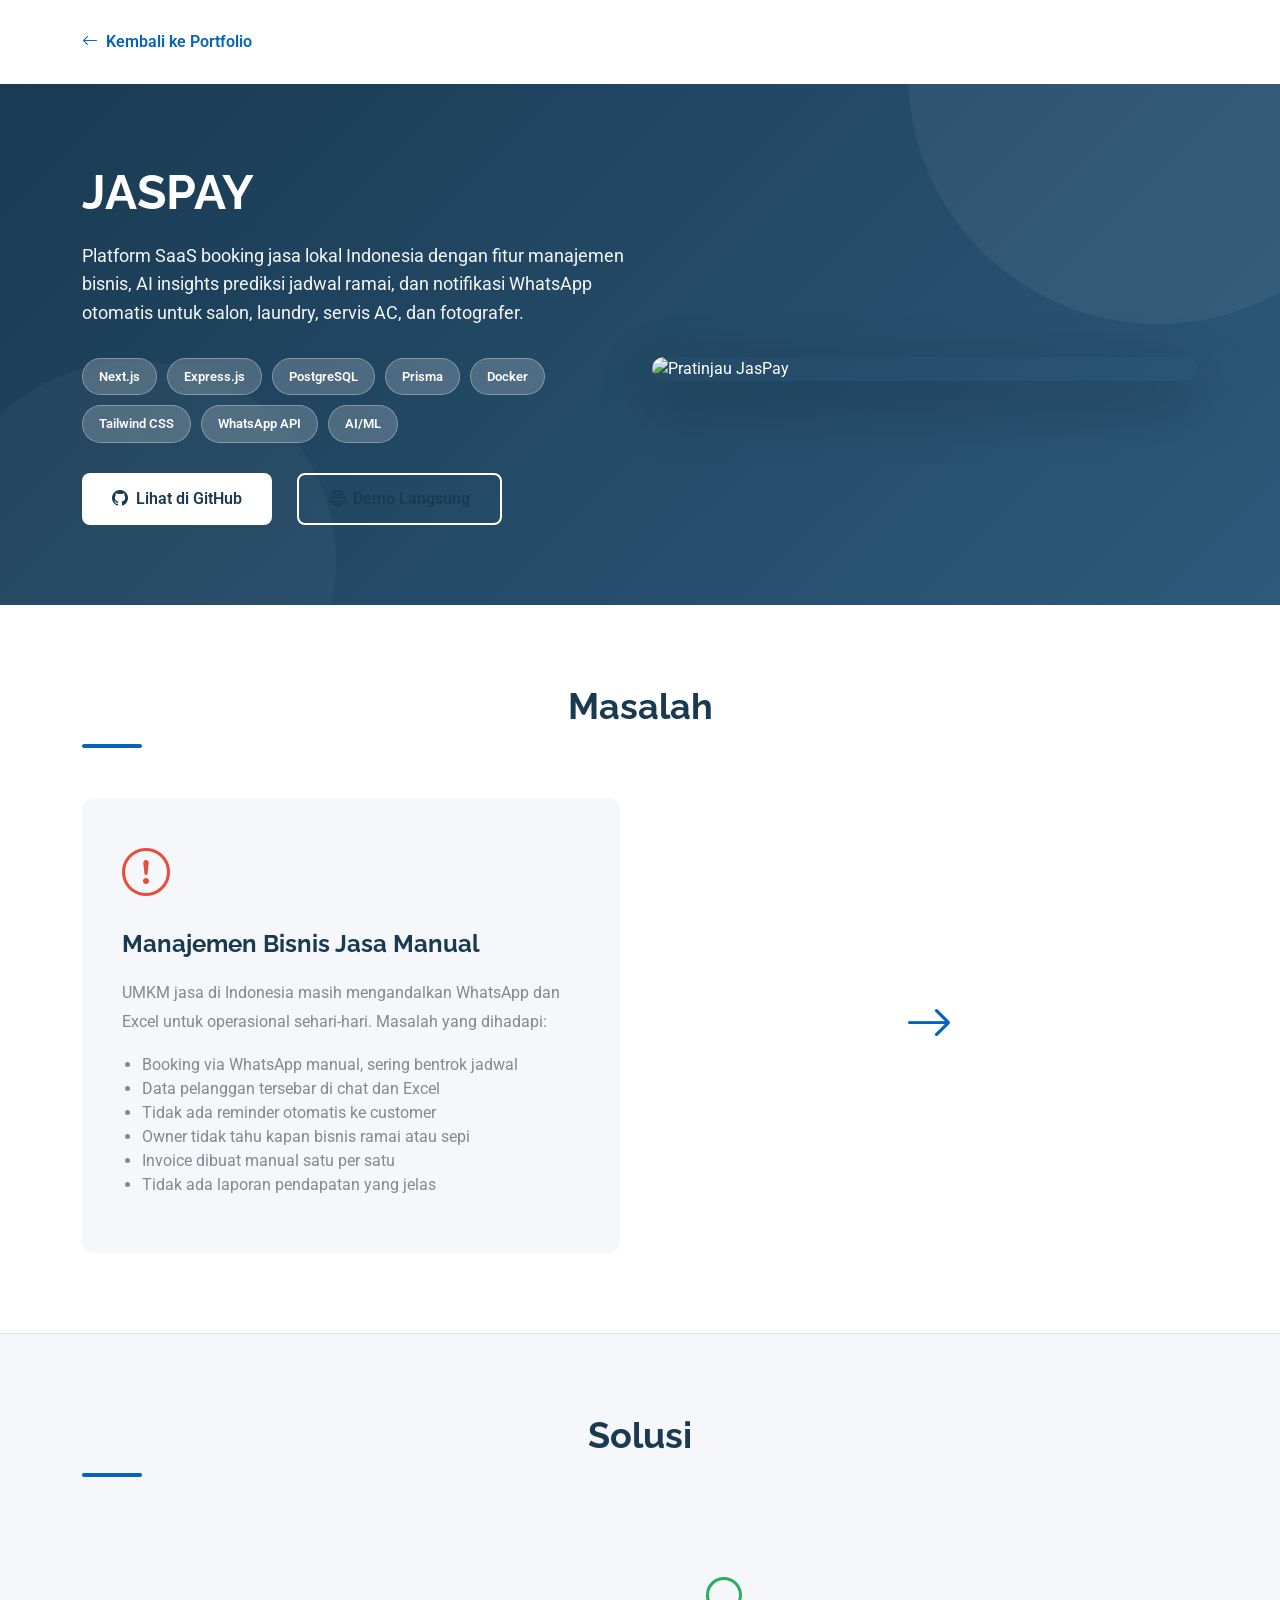
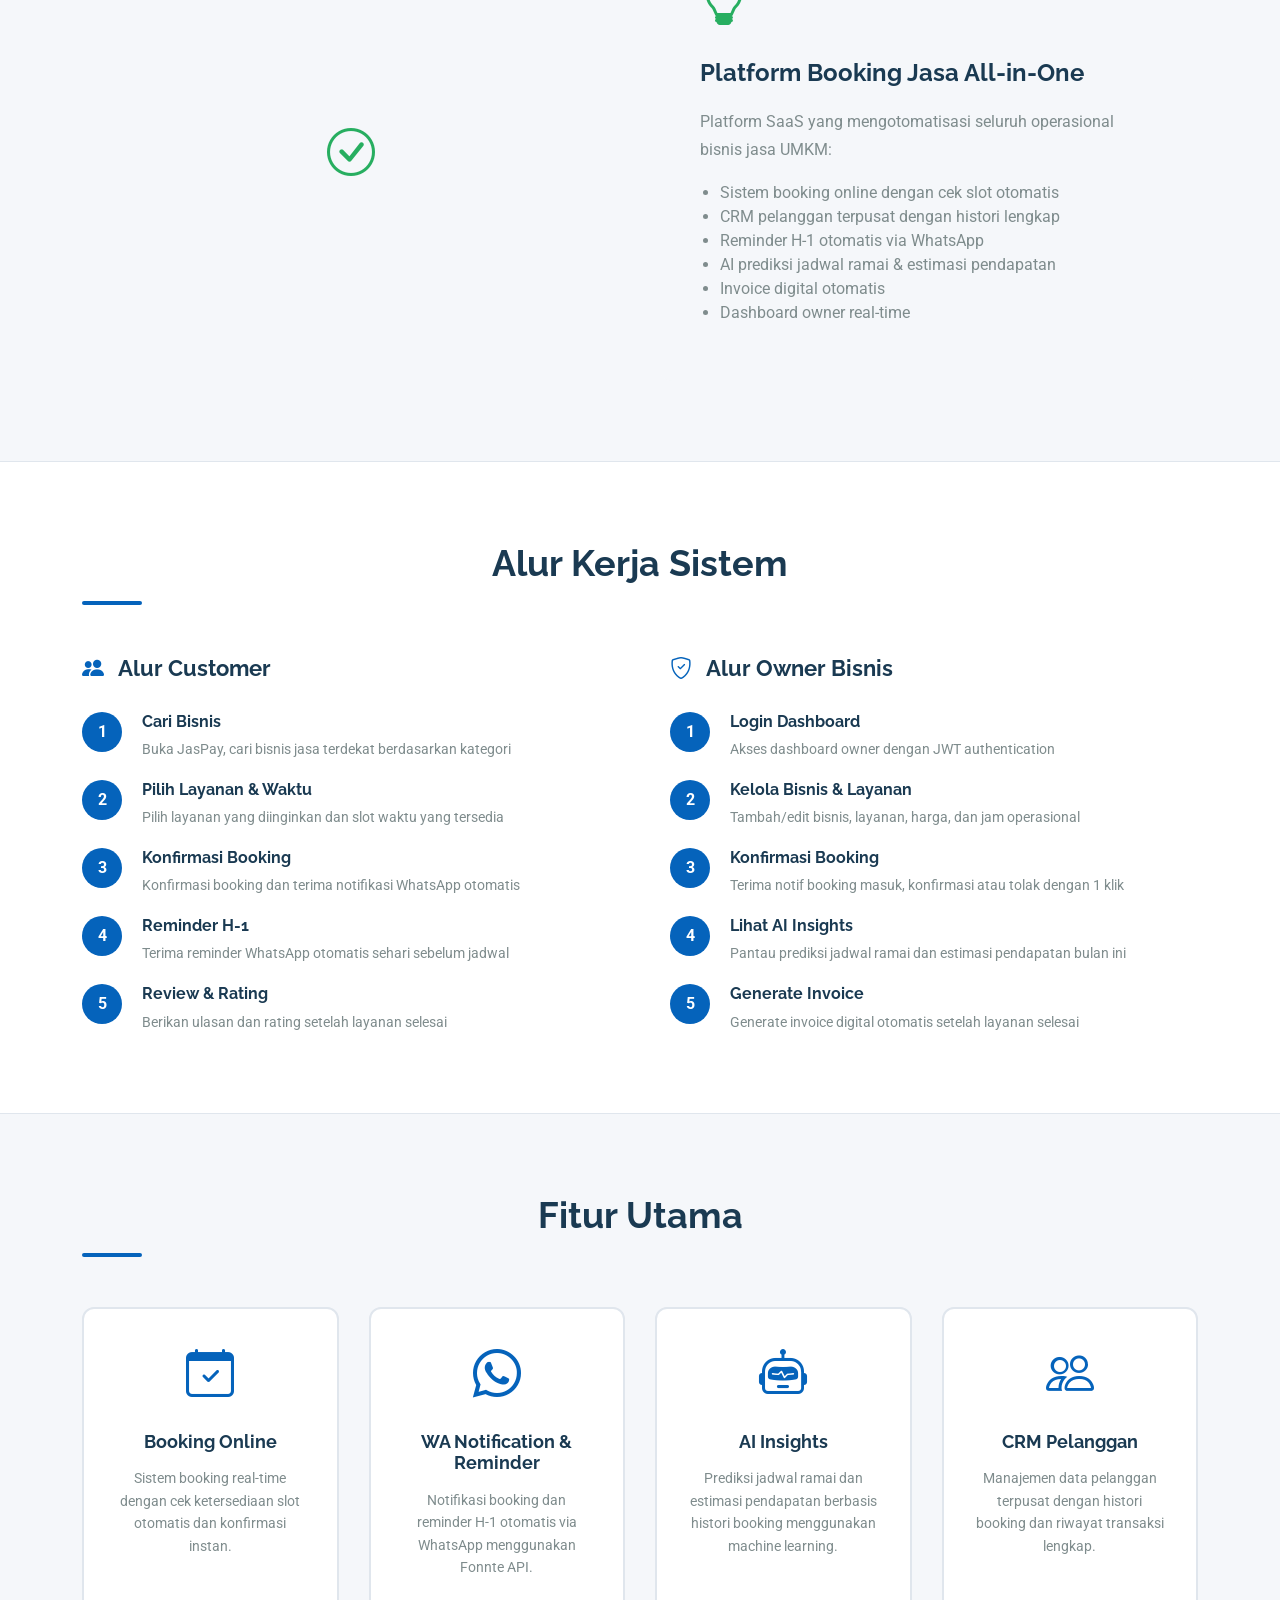
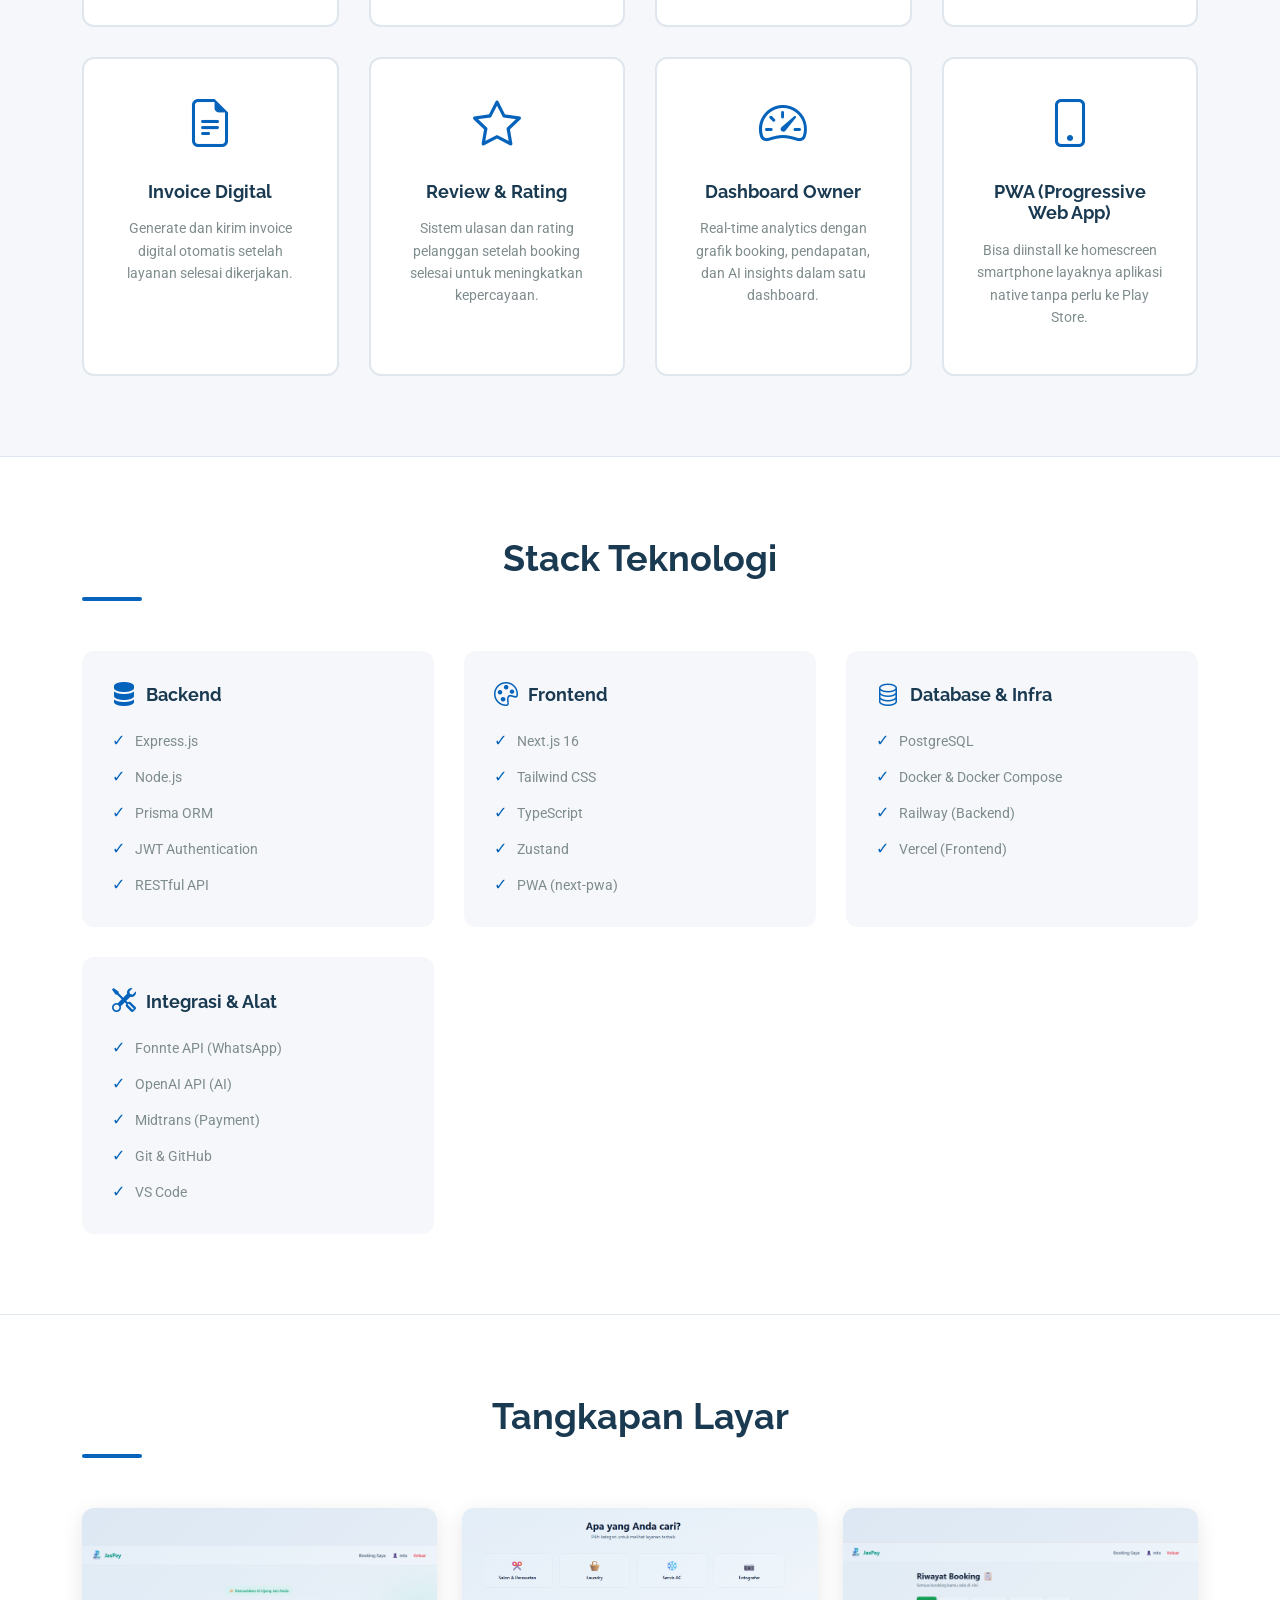
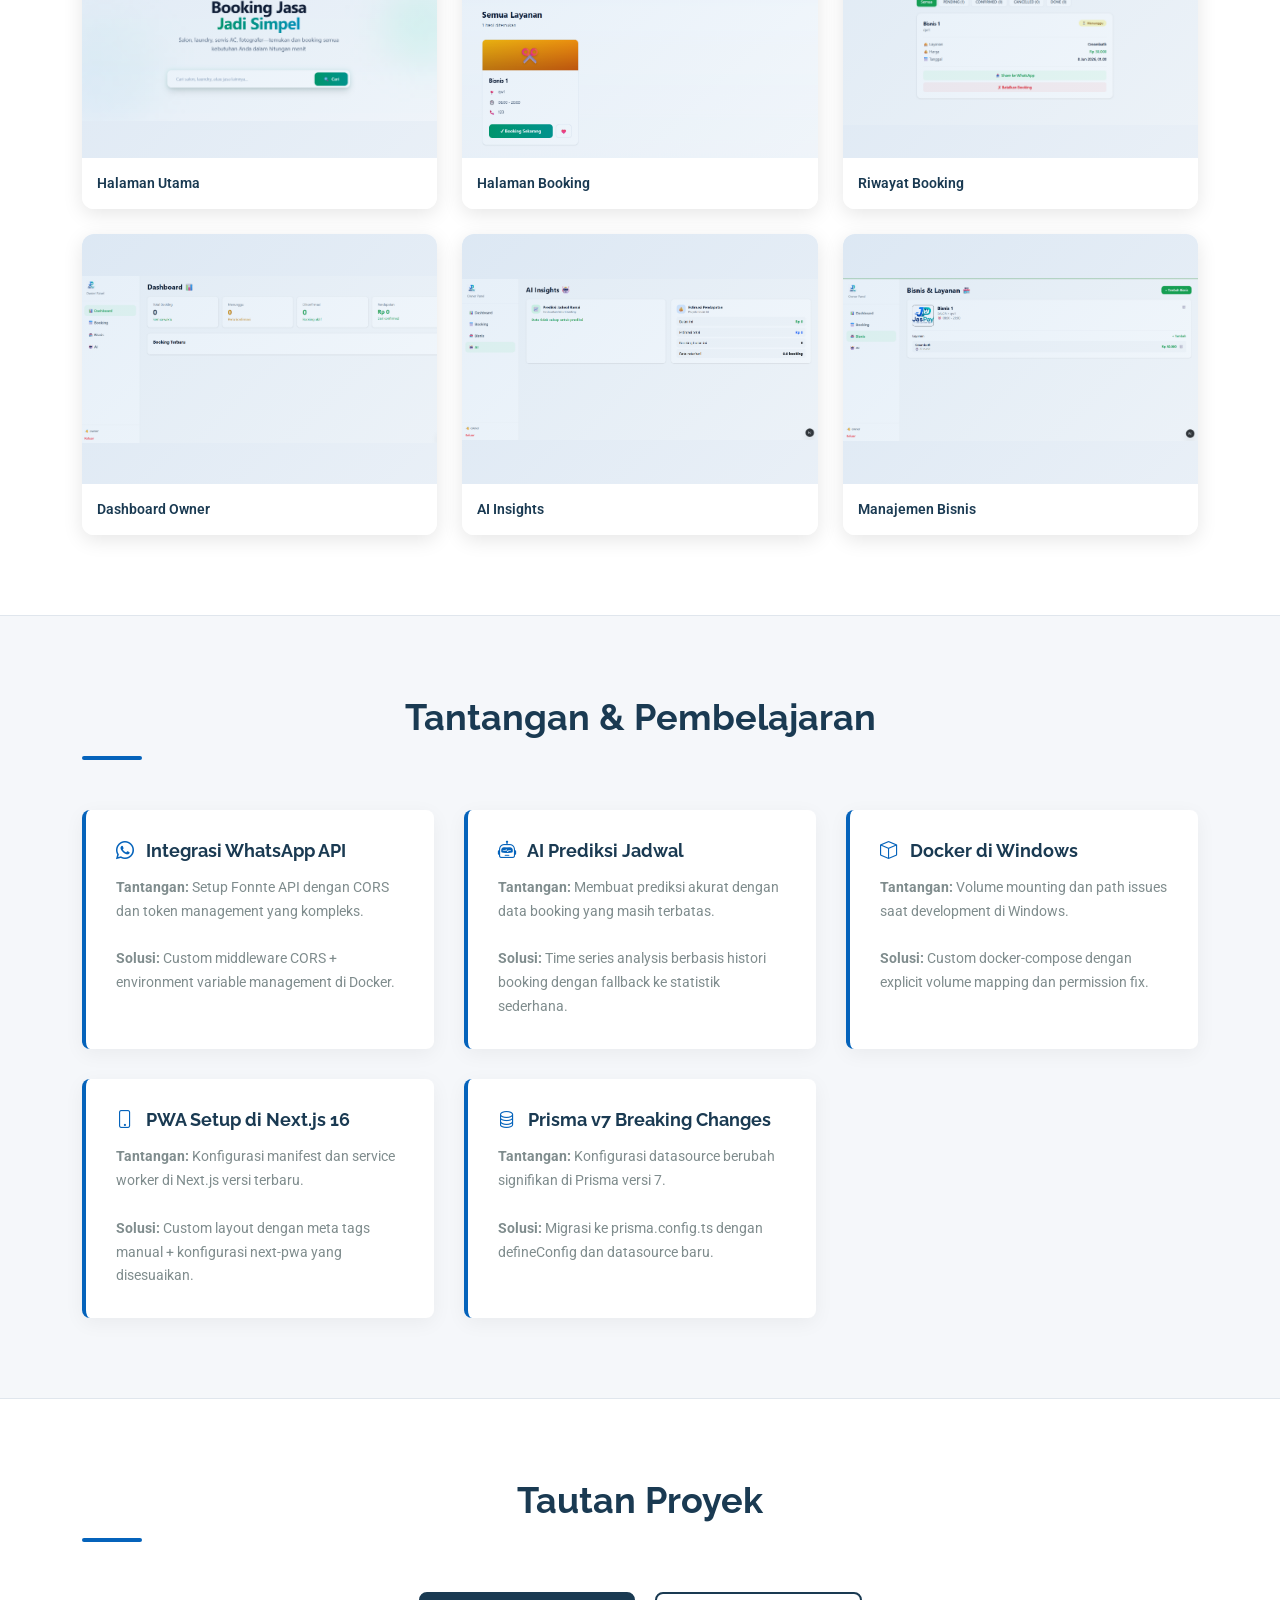
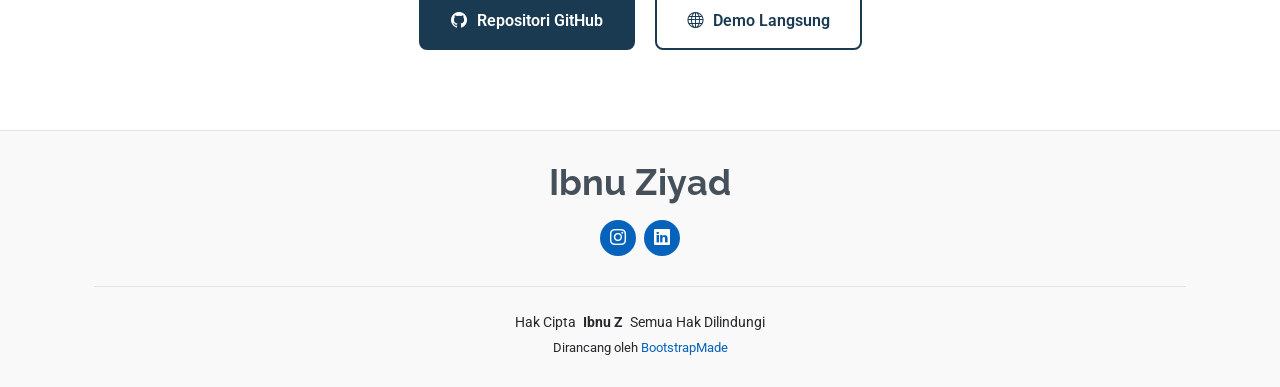
==== commit c2a7b64d: "fix: update" ====
--- a/project-booking.html
+++ b/project-booking.html
@@ -370,7 +370,7 @@
       <div class="screenshots-grid">
         <div class="screenshot-card">
           <div class="screenshot-image">
-            <img src="assets/img/portfolio/jaspay-landing.png" width="100%" alt="">
+            <img src="assets/img/portfolio/home-jaspay.png" width="100%" alt="">
           </div>
           <div class="screenshot-label">Halaman Utama</div>
         </div>
@@ -384,7 +384,7 @@
 
         <div class="screenshot-card">
           <div class="screenshot-image">
-            <img src="assets/img/portfolio/riwayat-book.png" width="100%" alt="">
+            <img src="assets/img/portfolio/riwayat-book.png" width="100%" alt=""> 
           </div>
           <div class="screenshot-label">Riwayat Booking</div>
         </div>
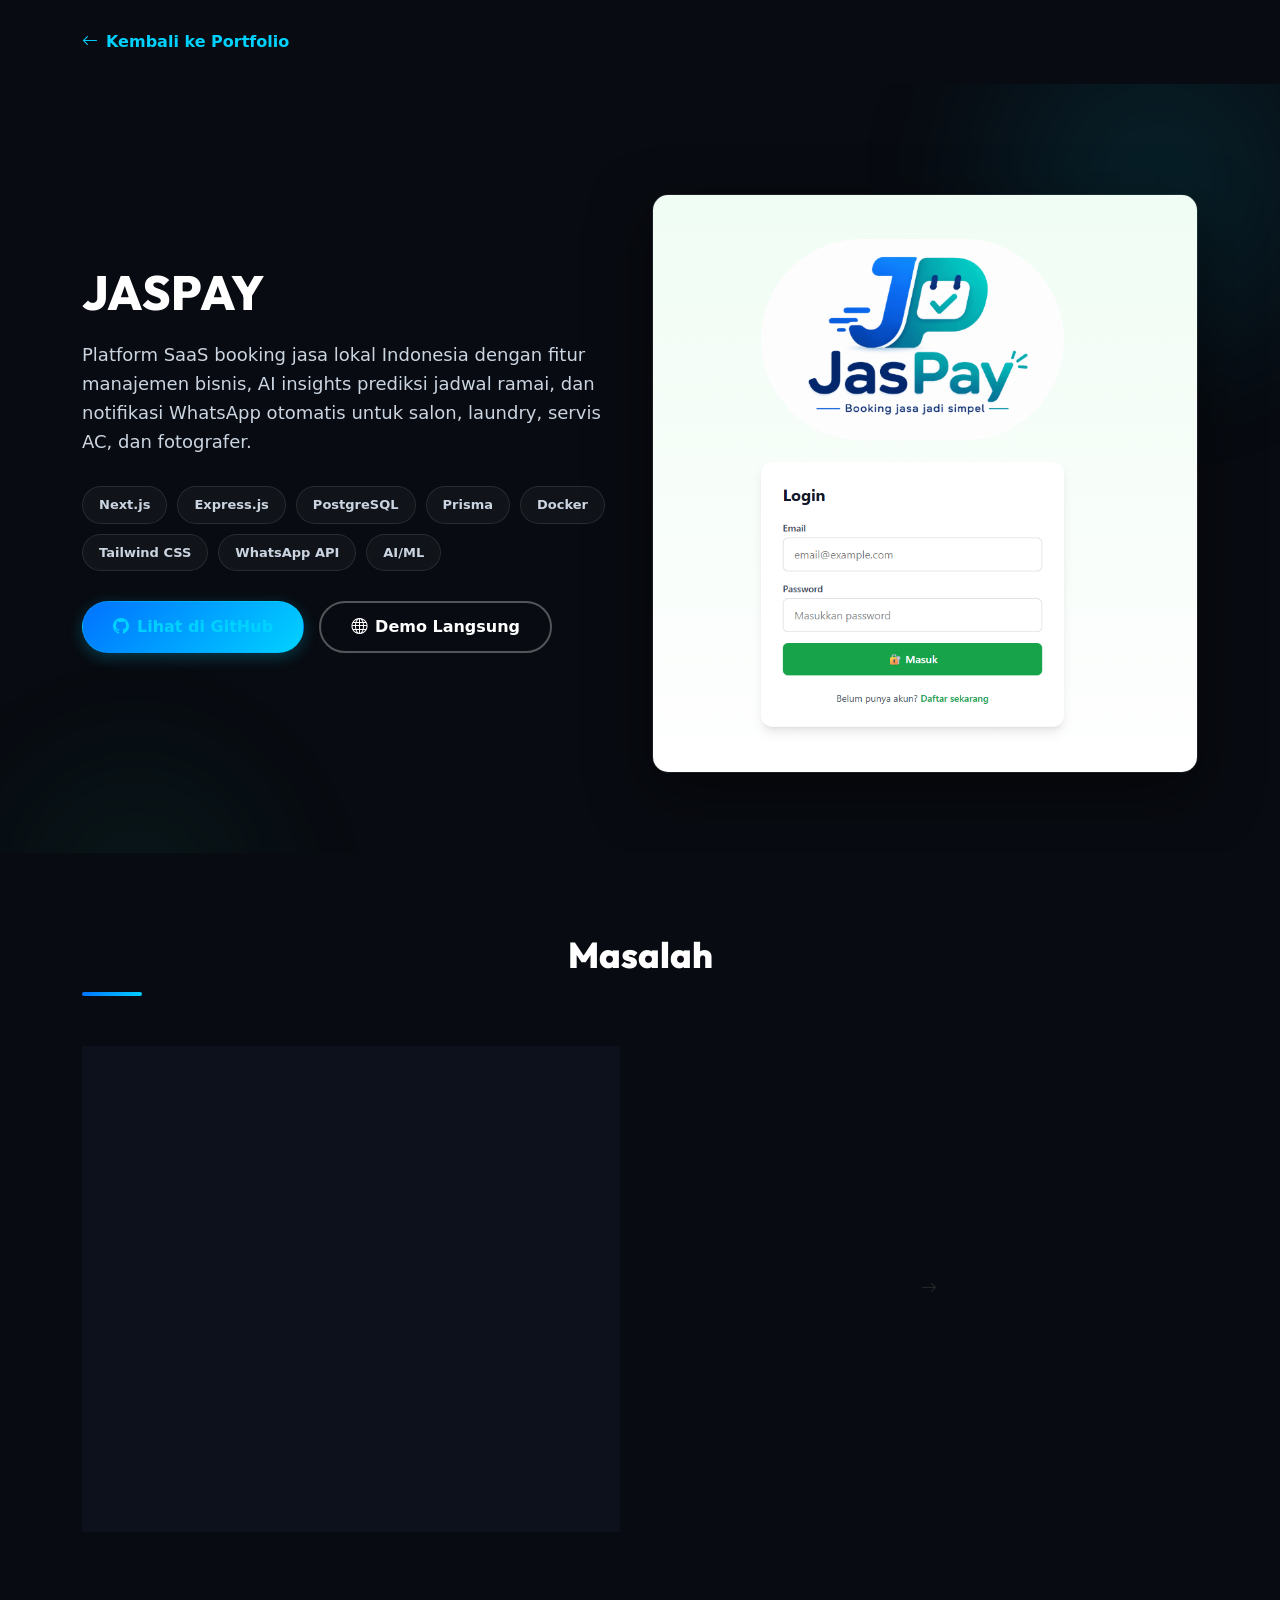
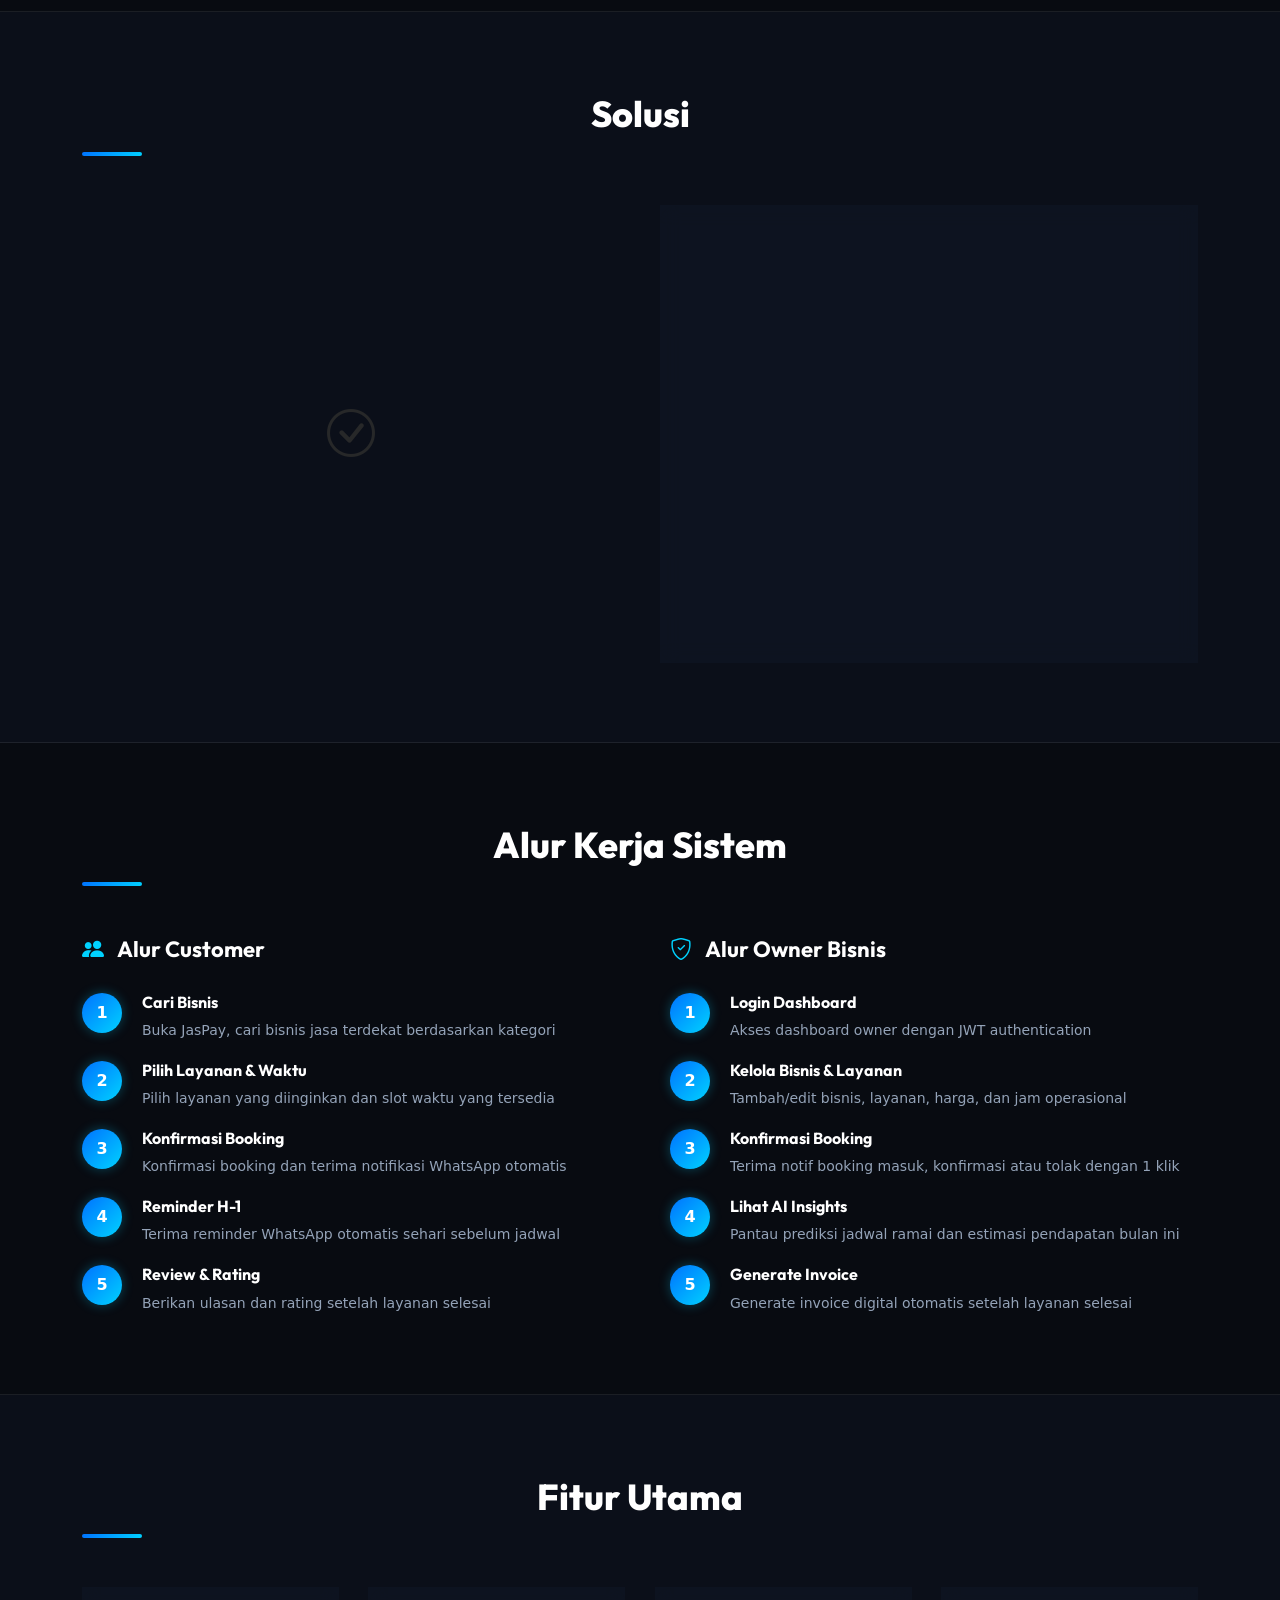
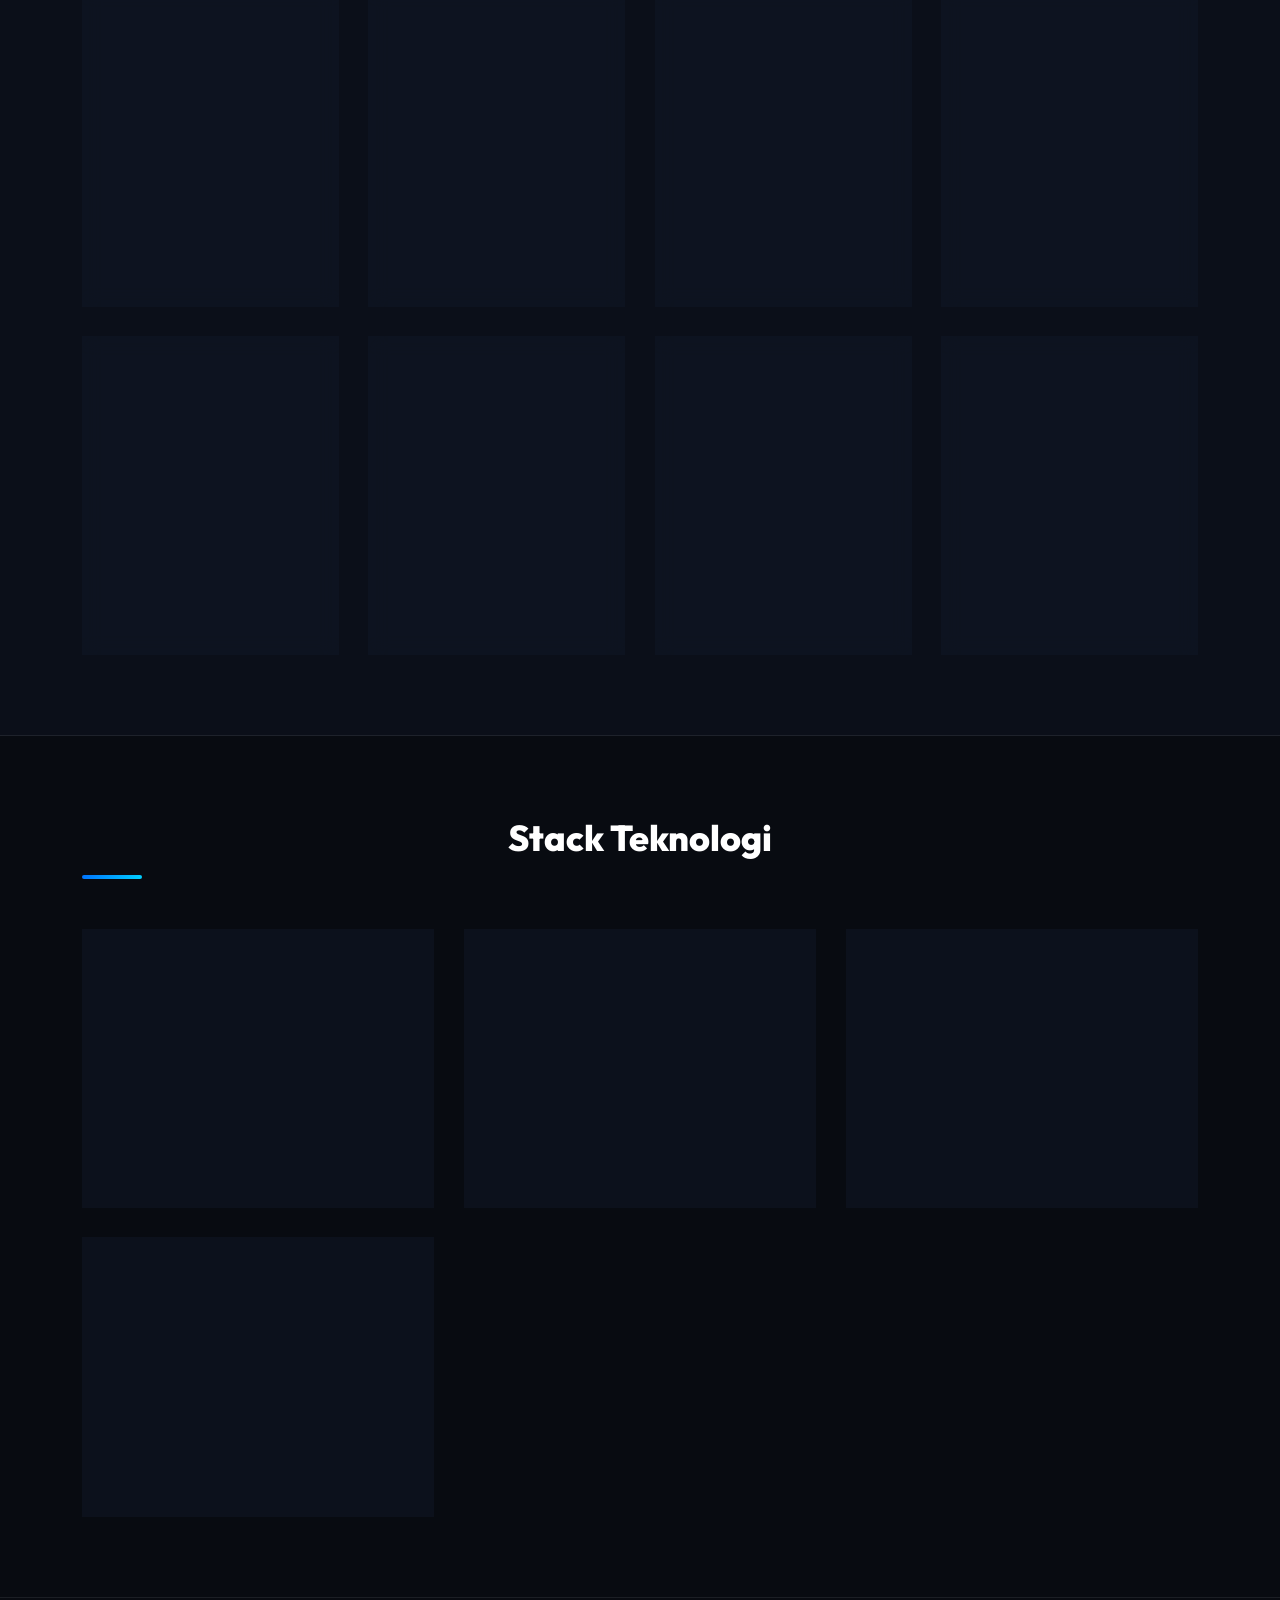
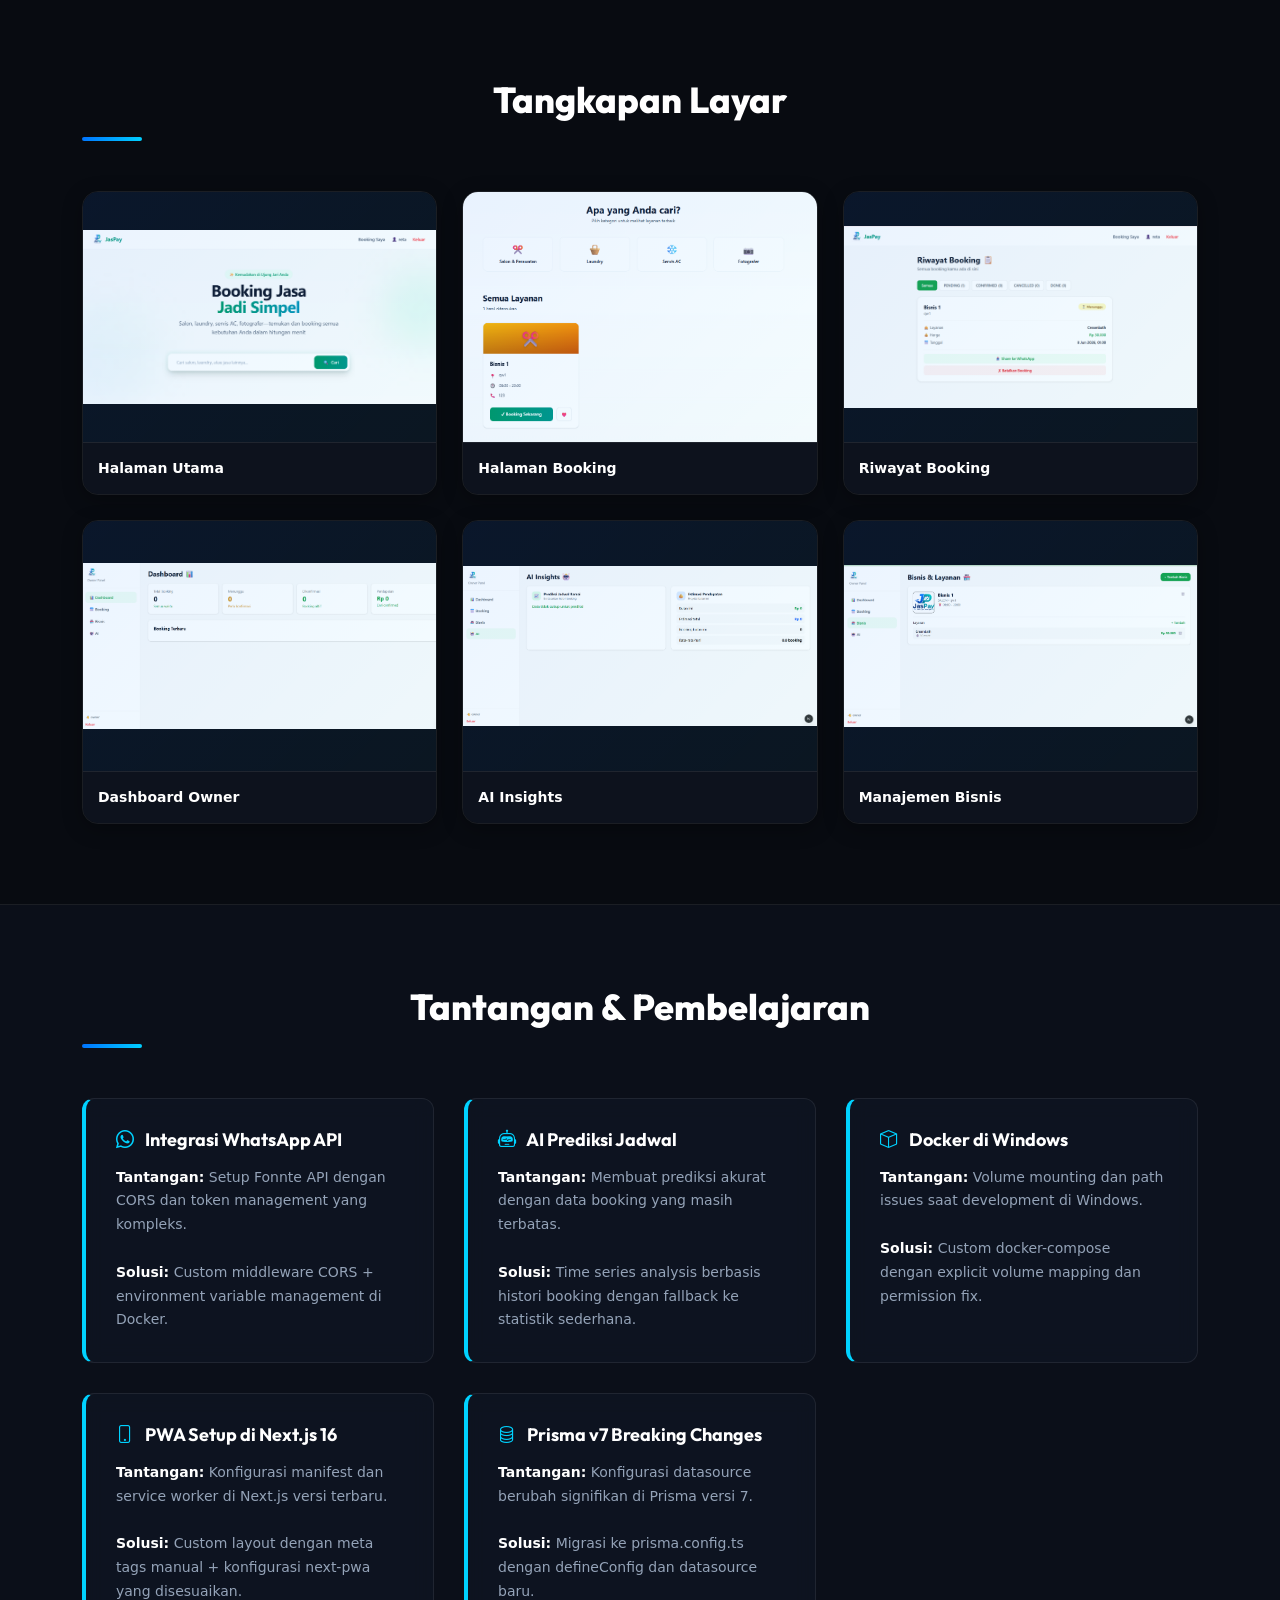
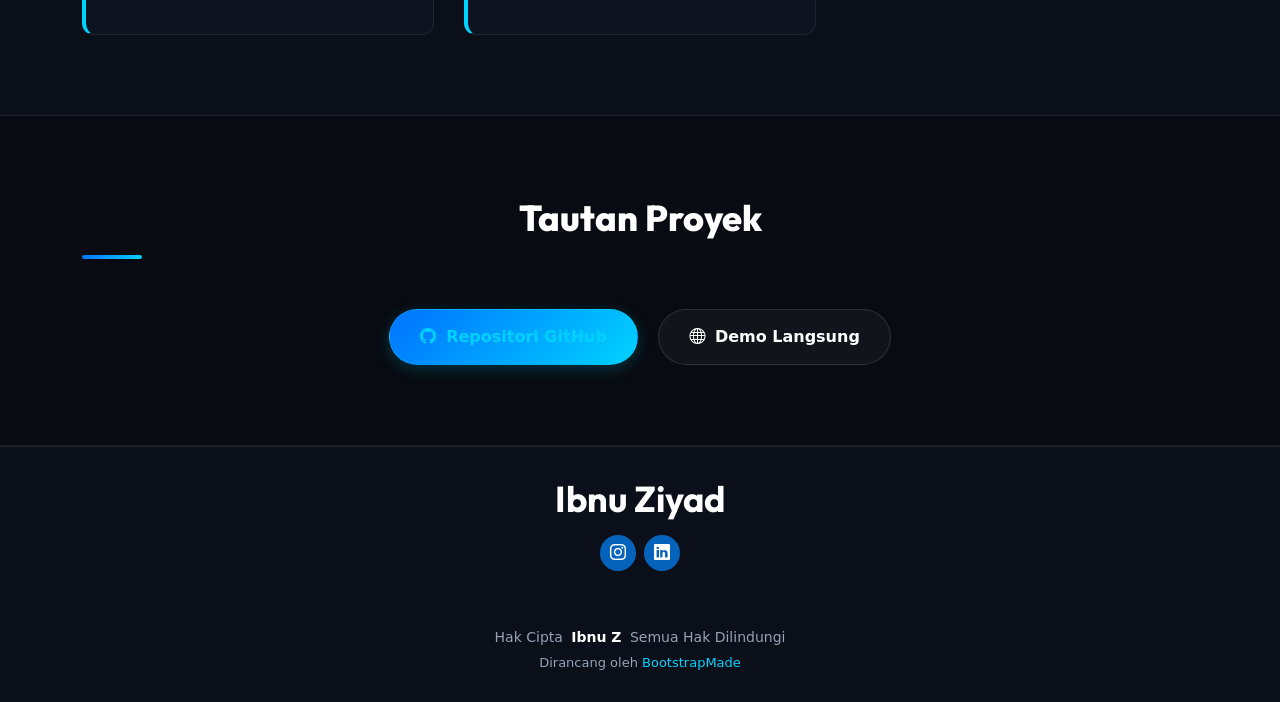
==== commit 30b6f5ca: "update" ====
--- a/project-booking.html
+++ b/project-booking.html
@@ -1,11 +1,12 @@
-<!DOCTYPE html>
+﻿<!DOCTYPE html>
 <html lang="id">
 
 <head>
   <meta charset="utf-8">
   <meta content="width=device-width, initial-scale=1.0" name="viewport">
   <title>JasPay - Detail Proyek</title>
-  <meta content="Platform SaaS booking jasa lokal Indonesia dengan AI insights dan notifikasi WhatsApp otomatis" name="description">
+  <meta content="Platform SaaS booking jasa lokal Indonesia dengan AI insights dan notifikasi WhatsApp otomatis"
+    name="description">
   <meta content="portfolio, proyek, booking, jasa, UMKM, SaaS, AI" name="keywords">
 
   <!-- Favicons -->
@@ -15,7 +16,9 @@
   <!-- Fonts -->
   <link href="https://fonts.googleapis.com" rel="preconnect">
   <link href="https://fonts.gstatic.com" rel="preconnect" crossorigin>
-  <link href="https://fonts.googleapis.com/css2?family=Roboto:ital,wght@0,100;0,300;0,400;0,500;0,700;0,900;1,100;1,300;1,400;1,500;1,700;1,900&family=Poppins:ital,wght@0,100;0,200;0,300;0,400;0,500;0,600;0,700;0,800;0,900;1,100;1,200;1,300;1,400;1,500;1,600;1,700;1,800;1,900&family=Raleway:ital,wght@0,100;0,200;0,300;0,400;0,500;0,600;0,700;0,800;0,900;1,100;1,200;1,300;1,400;1,500;1,600;1,700;1,800;1,900&display=swap" rel="stylesheet">
+  <link
+    href="https://fonts.googleapis.com/css2?family=Outfit:wght@300;400;500;600;700;800&family=Plus+Jakarta+Sans:ital,wght@0,300;0,400;0,500;0,600;0,700;0,800;1,400&display=swap"
+    rel="stylesheet">
 
   <!-- File CSS Vendor -->
   <link href="assets/vendor/bootstrap/css/bootstrap.min.css" rel="stylesheet">
@@ -30,7 +33,7 @@
 <body class="project-detail-page">
 
   <!-- Tombol Kembali -->
-  <div class="container" style="padding-top: 30px;">
+  <div class="container back-nav">
     <a href="index.html#portfolio" class="back-button">
       <i class="bi bi-arrow-left"></i>
       Kembali ke Portfolio
@@ -44,8 +47,9 @@
         <div class="col-lg-6">
           <div class="hero-content">
             <h1>JASPAY</h1>
-            <p>Platform SaaS booking jasa lokal Indonesia dengan fitur manajemen bisnis, AI insights prediksi jadwal ramai, dan notifikasi WhatsApp otomatis untuk salon, laundry, servis AC, dan fotografer.</p>
-            
+            <p>Platform SaaS booking jasa lokal Indonesia dengan fitur manajemen bisnis, AI insights prediksi jadwal
+              ramai, dan notifikasi WhatsApp otomatis untuk salon, laundry, servis AC, dan fotografer.</p>
+
             <div class="tech-badges">
               <span class="tech-badge">Next.js</span>
               <span class="tech-badge">Express.js</span>
@@ -62,7 +66,7 @@
                 <i class="bi bi-github"></i>
                 Lihat di GitHub
               </a>
-              <a href="https://jaspay.vercel.app" class="btn-primary-custom" style="margin-left: 10px; background: transparent; border: 2px solid white;">
+              <a href="https://jaspay.vercel.app" class="btn-primary-custom btn-demo">
                 <i class="bi bi-globe"></i>
                 Demo Langsung
               </a>
@@ -71,7 +75,7 @@
         </div>
         <div class="col-lg-6">
           <div class="hero-image">
-            <img src="assets/img/portfolio/jaspay.png" alt="Pratinjau JasPay" loading="lazy">
+            <img src="assets/img/portfolio/jaspay-logo.png" alt="Pratinjau JasPay" loading="lazy">
           </div>
         </div>
       </div>
@@ -88,7 +92,8 @@
             <i class="bi bi-exclamation-circle"></i>
           </div>
           <h3>Manajemen Bisnis Jasa Manual</h3>
-          <p>UMKM jasa di Indonesia masih mengandalkan WhatsApp dan Excel untuk operasional sehari-hari. Masalah yang dihadapi:</p>
+          <p>UMKM jasa di Indonesia masih mengandalkan WhatsApp dan Excel untuk operasional sehari-hari. Masalah yang
+            dihadapi:</p>
           <ul style="margin-top: 15px; padding-left: 20px; color: var(--text-light);">
             <li>Booking via WhatsApp manual, sering bentrok jadwal</li>
             <li>Data pelanggan tersebar di chat dan Excel</li>
@@ -99,7 +104,7 @@
           </ul>
         </div>
         <div style="display: flex; align-items: center; justify-content: center;">
-          <i class="bi bi-arrow-right" style="font-size: 48px; color: var(--soft-blue);"></i>
+          <i class="bi bi-arrow-right" class="icon-arrow"></i>
         </div>
       </div>
     </div>
@@ -111,7 +116,7 @@
       <h2 class="section-title">Solusi</h2>
       <div class="problem-solution-grid">
         <div style="display: flex; align-items: center; justify-content: center;">
-          <i class="bi bi-check-circle" style="font-size: 48px; color: #27ae60;"></i>
+          <i class="bi bi-check-circle" class="icon-success" style="font-size: 48px;"></i>
         </div>
         <div class="solution-card">
           <div class="solution-icon">
@@ -384,7 +389,7 @@
 
         <div class="screenshot-card">
           <div class="screenshot-image">
-            <img src="assets/img/portfolio/riwayat-book.png" width="100%" alt=""> 
+            <img src="assets/img/portfolio/riwayat-book.png" width="100%" alt="">
           </div>
           <div class="screenshot-label">Riwayat Booking</div>
         </div>
@@ -438,7 +443,8 @@
           <p>
             <strong>Tantangan:</strong> Membuat prediksi akurat dengan data booking yang masih terbatas.
             <br><br>
-            <strong>Solusi:</strong> Time series analysis berbasis histori booking dengan fallback ke statistik sederhana.
+            <strong>Solusi:</strong> Time series analysis berbasis histori booking dengan fallback ke statistik
+            sederhana.
           </p>
         </div>
 
@@ -518,7 +524,8 @@
   </footer>
 
   <!-- Tombol Gulir ke Atas -->
-  <a href="#" id="scroll-top" class="scroll-top d-flex align-items-center justify-content-center"><i class="bi bi-arrow-up-short"></i></a>
+  <a href="#" id="scroll-top" class="scroll-top d-flex align-items-center justify-content-center"><i
+      class="bi bi-arrow-up-short"></i></a>
 
   <!-- Preloader -->
   <div id="preloader"></div>
--- a/assets/css/project-detail.css
+++ b/assets/css/project-detail.css
@@ -1,22 +1,43 @@
-/* Project Detail Page Styles */
+/* Project Detail Page — Dark theme aligned with main portfolio */
 :root {
-  --navy-blue: #1a3a52;
-  --light-gray: #f5f7fa;
-  --soft-blue: #0563bb;
-  --text-dark: #2c3e50;
-  --text-light: #7f8c8d;
-  --border-color: #e0e6ed;
-}
-
-body {
-  background-color: #ffffff;
+  --navy-blue: #ffffff;
+  --light-gray: #0b0f19;
+  --soft-blue: #00d2ff;
+  --text-dark: #a5b4fc;
+  --text-light: #94a3b8;
+  --border-color: rgba(255, 255, 255, 0.08);
+  --project-surface: rgba(17, 24, 39, 0.55);
+  --project-surface-hover: rgba(22, 32, 54, 0.65);
+  --project-accent-gradient: linear-gradient(135deg, #0072ff 0%, #00d2ff 100%);
+}
+
+.project-detail-page {
+  background-color: #080b11;
   color: var(--text-dark);
 }
 
+.project-detail-page h1,
+.project-detail-page h2,
+.project-detail-page h3,
+.project-detail-page h4,
+.project-detail-page h5,
+.project-detail-page h6 {
+  color: #ffffff;
+  font-family: "Outfit", sans-serif;
+}
+
+.project-detail-page a {
+  color: var(--soft-blue);
+}
+
+.project-detail-page a:hover {
+  color: #7dd3fc;
+}
+
 .project-hero {
-  background: linear-gradient(135deg, var(--navy-blue) 0%, #2d5a7b 100%);
-  color: white;
-  padding: 80px 0;
+  background: #080b11;
+  color: #ffffff;
+  padding: 60px 0 80px;
   position: relative;
   overflow: hidden;
 }
@@ -24,12 +45,14 @@
 .project-hero::before {
   content: "";
   position: absolute;
-  top: -50%;
+  top: -20%;
   right: -10%;
   width: 500px;
   height: 500px;
-  background: rgba(255, 255, 255, 0.05);
+  background: radial-gradient(circle, rgba(0, 210, 255, 0.12) 0%, rgba(0, 0, 0, 0) 70%);
   border-radius: 50%;
+  filter: blur(50px);
+  pointer-events: none;
 }
 
 .project-hero::after {
@@ -39,8 +62,10 @@
   left: -5%;
   width: 400px;
   height: 400px;
-  background: rgba(255, 255, 255, 0.03);
+  background: radial-gradient(circle, rgba(16, 185, 129, 0.08) 0%, rgba(0, 0, 0, 0) 70%);
   border-radius: 50%;
+  filter: blur(40px);
+  pointer-events: none;
 }
 
 .project-hero .container {
@@ -50,16 +75,20 @@
 
 .hero-content h1 {
   font-size: 48px;
-  font-weight: 700;
+  font-weight: 800;
   margin-bottom: 20px;
   line-height: 1.2;
-  color: white;
+  color: #ffffff;
+  background: linear-gradient(135deg, #ffffff 40%, #a5b4fc 100%);
+  -webkit-background-clip: text;
+  -webkit-text-fill-color: transparent;
+  background-clip: text;
 }
 
 .hero-content p {
   font-size: 18px;
   margin-bottom: 30px;
-  opacity: 0.95;
+  color: #cbd5e1;
   line-height: 1.6;
 }
 
@@ -71,9 +100,9 @@
 }
 
 .tech-badge {
-  background: rgba(255, 255, 255, 0.2);
-  border: 1px solid rgba(255, 255, 255, 0.3);
-  color: white;
+  background: rgba(255, 255, 255, 0.04);
+  border: 1px solid rgba(255, 255, 255, 0.1);
+  color: #cbd5e1;
   padding: 8px 16px;
   border-radius: 25px;
   font-size: 13px;
@@ -83,7 +112,9 @@
 }
 
 .tech-badge:hover {
-  background: rgba(255, 255, 255, 0.3);
+  background: rgba(0, 210, 255, 0.1);
+  border-color: rgba(0, 210, 255, 0.35);
+  color: #ffffff;
   transform: translateY(-2px);
 }
 
@@ -94,31 +125,33 @@
 }
 
 .btn-primary-custom {
-  background: white;
-  color: var(--navy-blue);
+  background: var(--project-accent-gradient);
+  color: #ffffff;
   padding: 12px 30px;
-  border-radius: 8px;
+  border-radius: 30px;
   font-weight: 600;
   text-decoration: none;
   transition: all 0.3s ease;
   display: inline-flex;
   align-items: center;
   gap: 8px;
-  border: none;
+  border: 1px solid rgba(0, 210, 255, 0.2);
   cursor: pointer;
+  box-shadow: 0 4px 15px rgba(0, 210, 255, 0.25);
 }
 
 .btn-primary-custom:hover {
   transform: translateY(-3px);
-  box-shadow: 0 10px 30px rgba(0, 0, 0, 0.2);
+  box-shadow: 0 8px 25px rgba(0, 210, 255, 0.45);
+  color: #ffffff;
 }
 
 .btn-secondary-custom {
-  background: transparent;
-  color: white;
+  background: rgba(255, 255, 255, 0.04);
+  color: #ffffff;
   padding: 12px 30px;
-  border: 2px solid white;
-  border-radius: 8px;
+  border: 1px solid rgba(255, 255, 255, 0.12);
+  border-radius: 30px;
   font-weight: 600;
   text-decoration: none;
   transition: all 0.3s ease;
@@ -126,19 +159,22 @@
   align-items: center;
   gap: 8px;
   cursor: pointer;
+  backdrop-filter: blur(5px);
 }
 
 .btn-secondary-custom:hover {
-  background: white;
-  color: var(--navy-blue);
+  background: rgba(255, 255, 255, 0.1);
+  border-color: rgba(0, 210, 255, 0.35);
+  color: #ffffff;
   transform: translateY(-3px);
 }
 
 .hero-image {
   margin-top: 50px;
-  border-radius: 12px;
+  border-radius: 16px;
   overflow: hidden;
-  box-shadow: 0 20px 60px rgba(0, 0, 0, 0.3);
+  box-shadow: 0 20px 60px rgba(0, 0, 0, 0.5);
+  border: 1px solid var(--border-color);
 }
 
 .hero-image img {
@@ -150,15 +186,21 @@
 .project-section {
   padding: 80px 0;
   border-bottom: 1px solid var(--border-color);
+  background-color: #080b11;
+}
+
+.project-section[style*="--light-gray"] {
+  background-color: var(--light-gray) !important;
 }
 
 .section-title {
   font-size: 36px;
-  font-weight: 700;
+  font-weight: 800;
   margin-bottom: 50px;
-  color: var(--navy-blue);
+  color: #ffffff !important;
   position: relative;
   padding-bottom: 20px;
+  font-family: "Outfit", sans-serif;
 }
 
 .section-title::after {
@@ -168,7 +210,7 @@
   left: 0;
   width: 60px;
   height: 4px;
-  background: var(--soft-blue);
+  background: var(--project-accent-gradient);
   border-radius: 2px;
 }
 
@@ -179,42 +221,56 @@
   align-items: center;
 }
 
-.problem-card, .solution-card {
-  background: var(--light-gray);
+.problem-card,
+.solution-card {
+  background: var(--project-surface);
+  border: 1px solid var(--border-color);
   padding: 40px;
-  border-radius: 12px;
-  transition: all 0.3s ease;
-}
-
-.problem-card:hover, .solution-card:hover {
+  border-radius: 16px;
+  transition: all 0.3s ease;
+  backdrop-filter: blur(10px);
+}
+
+.problem-card:hover,
+.solution-card:hover {
   transform: translateY(-5px);
-  box-shadow: 0 15px 40px rgba(0, 0, 0, 0.08);
-}
-
-.problem-card h3, .solution-card h3 {
+  border-color: rgba(0, 210, 255, 0.25);
+  box-shadow: 0 10px 30px rgba(0, 210, 255, 0.08);
+  background: var(--project-surface-hover);
+}
+
+.problem-card h3,
+.solution-card h3 {
   font-size: 24px;
   font-weight: 700;
   margin-bottom: 20px;
-  color: var(--navy-blue);
-}
-
-.problem-card p, .solution-card p {
+  color: #ffffff;
+}
+
+.problem-card p,
+.solution-card p {
   font-size: 16px;
   line-height: 1.8;
   color: var(--text-light);
 }
 
-.problem-icon, .solution-icon {
+.problem-card ul,
+.solution-card ul {
+  color: var(--text-light);
+}
+
+.problem-icon,
+.solution-icon {
   font-size: 48px;
   margin-bottom: 20px;
 }
 
 .problem-icon {
-  color: #e74c3c;
+  color: #f87171;
 }
 
 .solution-icon {
-  color: #27ae60;
+  color: #34d399;
 }
 
 .flow-container {
@@ -227,7 +283,7 @@
   font-size: 22px;
   font-weight: 700;
   margin-bottom: 30px;
-  color: var(--navy-blue);
+  color: #ffffff;
 }
 
 .flow-steps {
@@ -243,8 +299,8 @@
 }
 
 .step-number {
-  background: var(--soft-blue);
-  color: white;
+  background: var(--project-accent-gradient);
+  color: #ffffff;
   width: 40px;
   height: 40px;
   border-radius: 50%;
@@ -253,13 +309,14 @@
   justify-content: center;
   font-weight: 700;
   flex-shrink: 0;
+  box-shadow: 0 0 12px rgba(0, 210, 255, 0.3);
 }
 
 .step-content h4 {
   font-size: 16px;
   font-weight: 700;
   margin-bottom: 8px;
-  color: var(--navy-blue);
+  color: #ffffff;
 }
 
 .step-content p {
@@ -275,18 +332,20 @@
 }
 
 .feature-card {
-  background: white;
-  border: 2px solid var(--border-color);
+  background: var(--project-surface);
+  border: 1px solid var(--border-color);
   padding: 30px;
-  border-radius: 12px;
+  border-radius: 16px;
   text-align: center;
   transition: all 0.3s ease;
+  backdrop-filter: blur(10px);
 }
 
 .feature-card:hover {
-  border-color: var(--soft-blue);
-  box-shadow: 0 10px 30px rgba(5, 99, 187, 0.1);
+  border-color: rgba(0, 210, 255, 0.35);
+  box-shadow: 0 10px 30px rgba(0, 210, 255, 0.1);
   transform: translateY(-5px);
+  background: var(--project-surface-hover);
 }
 
 .feature-icon {
@@ -299,7 +358,7 @@
   font-size: 18px;
   font-weight: 700;
   margin-bottom: 15px;
-  color: var(--navy-blue);
+  color: #ffffff;
 }
 
 .feature-card p {
@@ -315,22 +374,25 @@
 }
 
 .tech-category {
-  background: var(--light-gray);
+  background: var(--project-surface);
+  border: 1px solid var(--border-color);
   padding: 30px;
-  border-radius: 12px;
-  transition: all 0.3s ease;
+  border-radius: 16px;
+  transition: all 0.3s ease;
+  backdrop-filter: blur(10px);
 }
 
 .tech-category:hover {
   transform: translateY(-5px);
-  box-shadow: 0 15px 40px rgba(0, 0, 0, 0.08);
+  border-color: rgba(0, 210, 255, 0.25);
+  box-shadow: 0 10px 30px rgba(0, 210, 255, 0.08);
 }
 
 .tech-category h4 {
   font-size: 18px;
   font-weight: 700;
   margin-bottom: 20px;
-  color: var(--navy-blue);
+  color: #ffffff;
   display: flex;
   align-items: center;
   gap: 10px;
@@ -369,21 +431,21 @@
 }
 
 .table-card {
-  background: white;
-  border: 2px solid var(--border-color);
-  border-radius: 12px;
+  background: var(--project-surface);
+  border: 1px solid var(--border-color);
+  border-radius: 16px;
   overflow: hidden;
   transition: all 0.3s ease;
 }
 
 .table-card:hover {
-  border-color: var(--soft-blue);
-  box-shadow: 0 10px 30px rgba(5, 99, 187, 0.1);
+  border-color: rgba(0, 210, 255, 0.35);
+  box-shadow: 0 10px 30px rgba(0, 210, 255, 0.1);
 }
 
 .table-header {
-  background: var(--navy-blue);
-  color: white;
+  background: var(--project-accent-gradient);
+  color: #ffffff;
   padding: 15px 20px;
   font-weight: 700;
   font-size: 16px;
@@ -407,12 +469,12 @@
 
 .field-name {
   font-weight: 600;
-  color: var(--navy-blue);
+  color: #ffffff;
 }
 
 .field-type {
   color: var(--text-light);
-  font-family: 'Courier New', monospace;
+  font-family: "Courier New", monospace;
 }
 
 .screenshots-grid {
@@ -422,22 +484,24 @@
 }
 
 .screenshot-card {
-  border-radius: 12px;
+  border-radius: 16px;
   overflow: hidden;
-  box-shadow: 0 5px 20px rgba(0, 0, 0, 0.1);
+  box-shadow: 0 5px 20px rgba(0, 0, 0, 0.3);
+  border: 1px solid var(--border-color);
   transition: all 0.3s ease;
   cursor: pointer;
 }
 
 .screenshot-card:hover {
   transform: translateY(-8px);
-  box-shadow: 0 15px 40px rgba(0, 0, 0, 0.15);
+  box-shadow: 0 15px 40px rgba(0, 210, 255, 0.12);
+  border-color: rgba(0, 210, 255, 0.3);
 }
 
 .screenshot-image {
   width: 100%;
   height: 250px;
-  background: var(--light-gray);
+  background: #0b0f19;
   display: flex;
   align-items: center;
   justify-content: center;
@@ -451,15 +515,16 @@
   content: "";
   position: absolute;
   inset: 0;
-  background: linear-gradient(135deg, rgba(5, 99, 187, 0.1) 0%, rgba(5, 99, 187, 0.05) 100%);
+  background: linear-gradient(135deg, rgba(0, 114, 255, 0.08) 0%, rgba(0, 210, 255, 0.04) 100%);
 }
 
 .screenshot-label {
   padding: 15px;
-  background: white;
+  background: var(--project-surface);
   font-weight: 600;
-  color: var(--navy-blue);
+  color: #ffffff;
   font-size: 14px;
+  border-top: 1px solid var(--border-color);
 }
 
 .challenges-grid {
@@ -469,24 +534,26 @@
 }
 
 .challenge-card {
-  background: white;
+  background: var(--project-surface);
+  border: 1px solid var(--border-color);
   border-left: 4px solid var(--soft-blue);
   padding: 30px;
-  border-radius: 8px;
-  box-shadow: 0 5px 20px rgba(0, 0, 0, 0.05);
-  transition: all 0.3s ease;
+  border-radius: 12px;
+  transition: all 0.3s ease;
+  backdrop-filter: blur(10px);
 }
 
 .challenge-card:hover {
   transform: translateY(-5px);
-  box-shadow: 0 15px 40px rgba(0, 0, 0, 0.1);
+  border-color: rgba(0, 210, 255, 0.35);
+  box-shadow: 0 10px 30px rgba(0, 210, 255, 0.1);
 }
 
 .challenge-card h4 {
   font-size: 18px;
   font-weight: 700;
   margin-bottom: 15px;
-  color: var(--navy-blue);
+  color: #ffffff;
 }
 
 .challenge-card p {
@@ -508,31 +575,33 @@
   align-items: center;
   gap: 10px;
   padding: 15px 30px;
-  background: var(--navy-blue);
-  color: white;
+  background: var(--project-accent-gradient);
+  color: #ffffff;
   text-decoration: none;
-  border-radius: 8px;
+  border-radius: 30px;
   font-weight: 600;
   transition: all 0.3s ease;
-  border: 2px solid var(--navy-blue);
+  border: 1px solid rgba(0, 210, 255, 0.3);
+  box-shadow: 0 4px 15px rgba(0, 210, 255, 0.2);
 }
 
 .link-button:hover {
-  background: transparent;
-  color: var(--navy-blue);
   transform: translateY(-3px);
-  box-shadow: 0 10px 30px rgba(26, 58, 82, 0.2);
+  box-shadow: 0 8px 25px rgba(0, 210, 255, 0.45);
+  color: #ffffff;
 }
 
 .link-button.secondary {
-  background: transparent;
-  color: var(--navy-blue);
-  border: 2px solid var(--navy-blue);
+  background: rgba(255, 255, 255, 0.04);
+  color: #ffffff;
+  border: 1px solid rgba(255, 255, 255, 0.12);
+  box-shadow: none;
 }
 
 .link-button.secondary:hover {
-  background: var(--navy-blue);
-  color: white;
+  background: rgba(0, 210, 255, 0.1);
+  border-color: rgba(0, 210, 255, 0.35);
+  color: #ffffff;
 }
 
 .back-button {
@@ -548,7 +617,59 @@
 
 .back-button:hover {
   gap: 12px;
-  color: var(--navy-blue);
+  color: #7dd3fc;
+}
+
+.project-detail-page .back-nav {
+  padding-top: 30px;
+}
+
+.project-detail-page .icon-accent {
+  color: var(--soft-blue);
+}
+
+.project-detail-page .icon-success {
+  color: #34d399;
+}
+
+.project-detail-page .icon-arrow {
+  font-size: 48px;
+  color: var(--soft-blue);
+}
+
+.project-detail-page .btn-demo {
+  background: transparent !important;
+  border: 2px solid rgba(255, 255, 255, 0.3) !important;
+  color: #ffffff !important;
+  box-shadow: none !important;
+}
+
+.project-detail-page .btn-demo:hover {
+  background: rgba(255, 255, 255, 0.08) !important;
+  border-color: rgba(0, 210, 255, 0.5) !important;
+}
+
+.project-detail-page .footer {
+  background-color: #0b0f19 !important;
+  color: var(--text-light);
+  border-top: 1px solid var(--border-color);
+}
+
+.project-detail-page .footer h3 {
+  color: #ffffff;
+}
+
+.project-detail-page .footer .copyright,
+.project-detail-page .footer .credits {
+  color: var(--text-light);
+}
+
+.project-detail-page .footer .credits a {
+  color: var(--soft-blue);
+}
+
+.project-detail-page strong {
+  color: #ffffff;
 }
 
 @media (max-width: 768px) {
